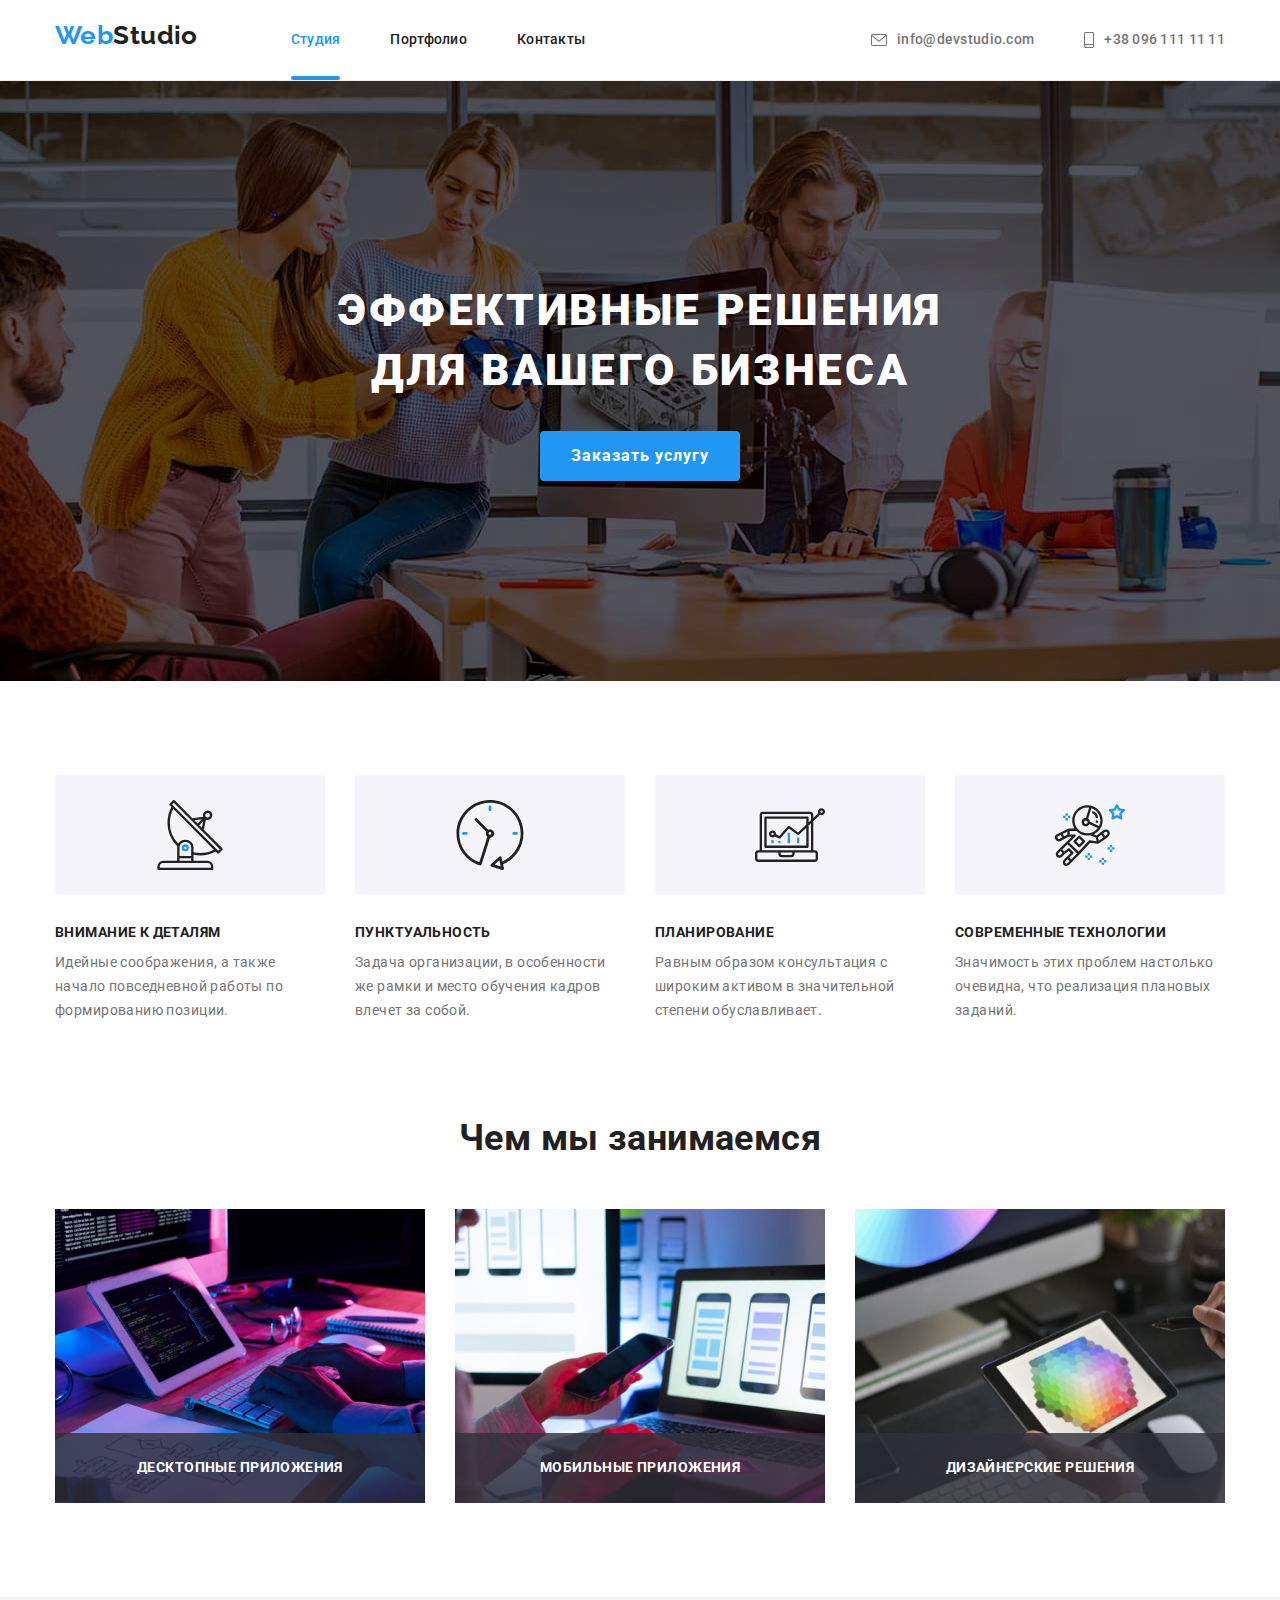
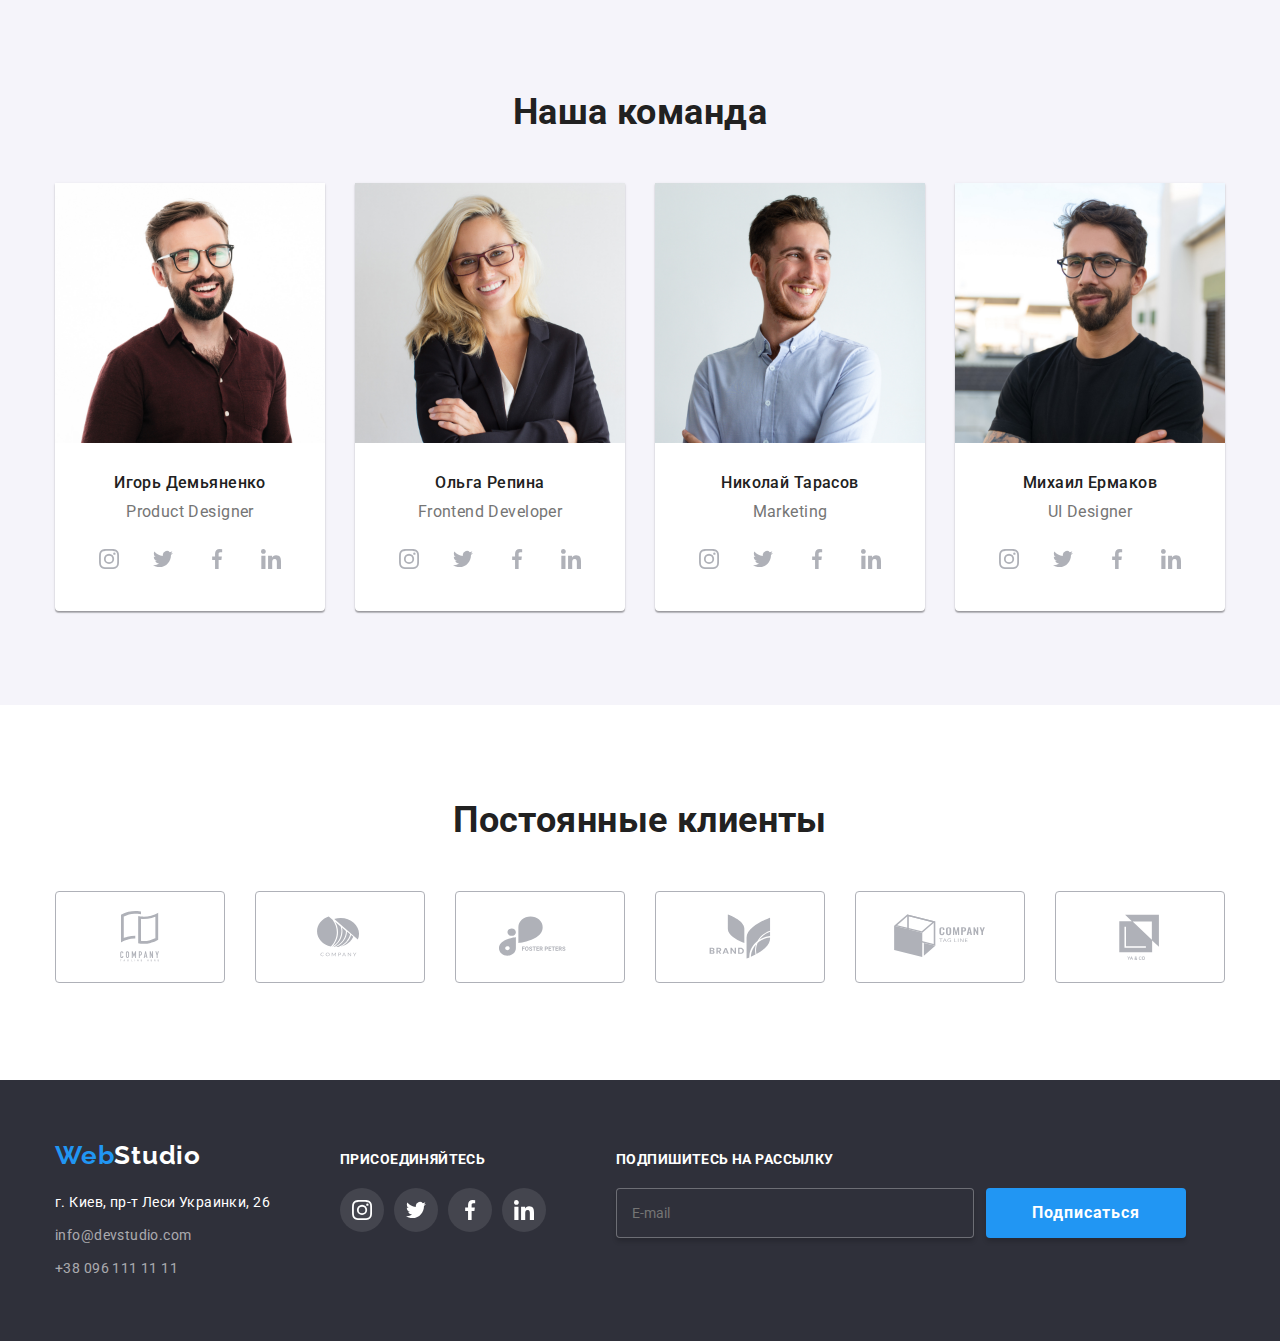
==== index.html @ e8a30d2d "HW6" ====
<!DOCTYPE html>
<html lang="ru">

<head>
    <meta charset="UTF-8">
    <meta http-equiv="X-UA-Compatible" content="IE=edge">
    <meta name="viewport" content="width=device-width, initial-scale=1.0">
    <title>Document</title>
    <link rel="preconnect" href="https://fonts.googleapis.com">
    <link rel="preconnect" href="https://fonts.gstatic.com" crossorigin>
    <link
     href="https://fonts.googleapis.com/css2?family=Montserrat:wght@400;700&family=Raleway:wght@700&family=Roboto:wght@400;500;700;900&display=swap" 
     rel="stylesheet">
    <link rel="stylesheet" href="https://cdnjs.cloudflare.com/ajax/libs/modern-normalize/1.1.0/modern-normalize.min.css">
    <link rel="stylesheet" href="./css/style.css">

</head>

<body>
    <header class="page-header">
            <div class="container leader ">
                <nav>
                    <a href="./index.html" class="logo-header"><span class="logo-first-part">Web</span>Studio</a>
                    <ul class="site-nav list">
                        <li class="header-link"><a href="" class="link current">Студия</a></li>
                        <li class="header-link"><a href="./portfolio.html" class="link">Портфолио</a></li>
                        <li class="header-link"><a href="" class="link">Контакты</a></li>
                    </ul>
                </nav>
                <ul class="auth-nav list">
                    <li class="auth-link"><a href="mailto:info@devstudio.com" class="primary-button"> 
                        <svg class="icon-nav">
                            <use href="./images/symbol-defs.svg#icon-envelope"></use>
                        </svg>info@devstudio.com</a>
                    </li>
                    <li class="auth-link">
                        <a href="tel:+380961111111" class="primary-button"> 
                            <svg class="icon-nav phone">
                                <use href="./images/symbol-defs.svg#icon-smartphone"></use>
                        </svg>+38 096 111 11 11</a>
                    </li>
                </ul>
            </div>
    </header>
    <main>
        <!--Hero-section-->
        <section class="hero-section overlay">
            <div class="container header"> 
                <h1 class="hero-title">Эффективные решения для вашего бизнеса</h1>
                <button type="button" class="secondary-button" data-modal-open>Заказать услугу</button>
                <div class="backdrop is-hidden" data-modal>
                    <div class="modal">
                        <button class="close-button" data-modal-close>
                            <svg class="close">
                                <use href="./images/symbol-defs.svg#icon-close"></use>
                            </svg>
                        </button>
                        <form class="form" action="#" >
                            <h2 class="form-titile">Оставьте свои данные, мы вам перезвоним</h2>
                            <label class="form-label" for="contact-name">Имя</label>
                            <input class="form-input" type="text" id="contact-name" name="contact-name">

                            <label for="contact-tel">Телефон</label>
                            <input type="tel" id="contact-tel" name="contact-tel">

                            <label for="contact-email">Почта</label>
                            <input type="email" id="contact-email" name="contact-email">

                            <label for="comment">Комментарий</label>
                            <textarea name="comment" id="comment" cols="30" rows="10" placeholder="Введите текст"></textarea>

                            <button type="submit">Отправить</button>
                        </form>
                    </div>
                </div>
            </div>
        </section>
        <!--Second section-->
        <section class="main-section points section"> 
                <div  class="container">
                        <h2 hidden class="secondary-title">Особенности</h2>
                        <ul class="list point">
                            <li class="specifics">
                                <div class="features">
                                    <svg class="specific-pic">
                                        <use href="./images/symbol-defs.svg#icon-antenna"></use>
                                    </svg>
                                </div>
                                <h3 class="third-title">Внимание к деталям</h3>
                                <p class="second-item">Идейные соображения, а также начало повседневной работы по формированию позиции.</p>
                            </li>
                            <li class="specifics">
                                <div class="features">
                                    <svg class="specific-pic">
                                        <use href="./images/symbol-defs.svg#icon-clock"></use>
                                    </svg>
                                </div>
                                <h3 class="third-title">Пунктуальность</h3>
                                <p class="second-item">Задача организации, в особенности же рамки и место обучения кадров влечет за собой.</p>
                            </li>
                            <li class="specifics">
                                <div class="features">
                                    <svg class="specific-pic">
                                        <use href="./images/symbol-defs.svg#icon-diagram"></use>
                                    </svg>
                                </div>
                                <h3 class="third-title">Планирование</h3>
                                <p class="second-item">Равным образом консультация с широким активом в значительной степени обуславливает.</p>
                            </li>
                            <li class="specifics">
                                <div class="features">
                                    <svg class="specific-pic">
                                        <use href="./images/symbol-defs.svg#icon-astronaut"></use>
                                    </svg>
                                </div>
                                <h3 class="third-title">Современные технологии</h3>
                                <p class="second-item">Значимость этих проблем настолько очевидна, что реализация плановых заданий.</p>
                            </li>
                        </ul>
                </div>
        </section>
        <!--Third- section-->
        <section class="main-section activity section">
            <div class="container">
                <h2 class="secondary-title">Чем мы занимаемся</h2>
                <ul class="list works">
                    <li class="photos">
                        <div class="action-thumb">
                            <img src="./images/photo1.jpg" alt="Тайпинг на клавиатуре" width="370" height="294">
                            <p class="actions">Десктопные приложения</p>
                        </div>
                    </li>
                    <li class="photos">
                        <div class="action-thumb">
                            <img src="./images/photo2.jpg" alt="Разные виды сайтов для телефонного режима" width="370" height="294">
                            <p class="actions">Мобильные приложения</p>
                        </div>
                    </li>
                    <li class="photos">
                        <div class="action-thumb">
                            <img src="./images/photo3.jpg" alt="Цветовая гамма" width="370" height="294">
                            <p class="actions">Дизайнерские решения</p>
                        </div>
                    </li>
                </ul>
            </div>
        </section>
        <!--List of the team-->
        <section class="fourth-section section">
         <div class="container">
            <h2 class="secondary-title studiia">Наша команда</h2>
            <ul class="team-list list">
                <li class="employee">
                    <img src="./images/photo4.jpg" alt="Фото Игоря Демяненка" width="270" height="260">
                    <div class="profession">
                     <h3 class="third-title">Игорь Демьяненко</h3>
                     <p lang="en">Product Designer</p>
                    </div>
                    <div class="social-box">
                        <ul class="social-sites">
                            <li class="personal-sites">
                                <a href="#" class="personal-link-site">
                                    <svg class="personal-icon-site">
                                        <use href="./images/symbol-defs.svg#icon-instagram"></use>
                                    </svg>
                                </a>
                            </li>
                            <li class="personal-sites">
                                <a href="#" class="personal-link-site">
                                    <svg class="personal-icon-site">
                                        <use href="./images/symbol-defs.svg#icon-twitter"></use>
                                    </svg>
                                </a>
                            </li>
                            <li class="personal-sites">
                                <a href="#" class="personal-link-site">
                                    <svg class="personal-icon-site">
                                        <use href="./images/symbol-defs.svg#icon-facebook"></use>
                                    </svg>
                                </a>
                            </li>
                            <li class="personal-sites">
                                <a href="#" class="personal-link-site">
                                    <svg class="personal-icon-site">
                                        <use href="./images/symbol-defs.svg#icon-linkedin"></use>
                                    </svg>
                                </a>
                            </li>
                        </ul>
                    </div>
                </li>
                <li class="employee">
                    <img src="./images/photo5.jpg" alt="Фото Ольги Репиной" width="270" height="260">
                    <div class="profession">
                        <h3 class="third-title">Ольга Репина</h3>
                        <p lang="en">Frontend Developer</p>
                    </div>
                    <ul class="social-sites">
                        <li class="personal-sites">
                            <a href="#" class="personal-link-site">
                                <svg class="personal-icon-site">
                                    <use href="./images/symbol-defs.svg#icon-instagram"></use>
                                </svg>
                            </a>
                        </li>
                        <li class="personal-sites">
                            <a href="#" class="personal-link-site">
                                <svg class="personal-icon-site">
                                    <use href="./images/symbol-defs.svg#icon-twitter"></use>
                                </svg>
                            </a>
                        </li>
                        <li class="personal-sites">
                            <a href="#" class="personal-link-site">
                                <svg class="personal-icon-site">
                                    <use href="./images/symbol-defs.svg#icon-facebook"></use>
                                </svg>
                            </a>
                        </li>
                        <li class="personal-sites">
                            <a href="#" class="personal-link-site">
                                <svg class="personal-icon-site">
                                    <use href="./images/symbol-defs.svg#icon-linkedin"></use>
                                </svg>
                            </a>
                        </li>
                    </ul>
                </li>
                <li class="employee">
                    <img src="./images/photo6.jpg" alt="Фото Николая Тарасова" width="270" height="260">
                    <div class="profession">
                        <h3 class="third-title">Николай Тарасов</h3>
                        <p lang="en">Marketing</p>
                    </div>
                    <ul class="social-sites">
                        <li class="personal-sites">
                            <a href="#" class="personal-link-site">
                                <svg class="personal-icon-site">
                                    <use href="./images/symbol-defs.svg#icon-instagram"></use>
                                </svg>
                            </a>
                        </li>
                        <li class="personal-sites">
                            <a href="#" class="personal-link-site">
                                <svg class="personal-icon-site">
                                    <use href="./images/symbol-defs.svg#icon-twitter"></use>
                                </svg>
                            </a>
                        </li>
                        <li class="personal-sites">
                            <a href="#" class="personal-link-site">
                                <svg class="personal-icon-site">
                                    <use href="./images/symbol-defs.svg#icon-facebook"></use>
                                </svg>
                            </a>
                        </li>
                        <li class="personal-sites">
                            <a href="#" class="personal-link-site">
                                <svg class="personal-icon-site">
                                    <use href="./images/symbol-defs.svg#icon-linkedin"></use>
                                </svg>
                            </a>
                        </li>
                    </ul>
                </li>
                <li class="employee">
                    <img src="./images/photo7.jpg" alt="Фото Михаила Ермакова" width="270" height="260">
                    <div class="profession">
                        <h3 class="third-title">Михаил Ермаков</h3>
                        <p lang="en">UI Designer</p>
                    </div>
                    <ul class="social-sites">
                        <li  class="personal-sites">
                            <a href="#"  class="personal-link-site">
                                <svg  class="personal-icon-site">
                                    <use href="./images/symbol-defs.svg#icon-instagram"></use>
                                </svg>
                            </a>
                        </li>
                        <li  class="personal-sites">
                            <a href="#"  class="personal-link-site">
                                <svg  class="personal-icon-site">
                                    <use href="./images/symbol-defs.svg#icon-twitter"></use>
                                </svg>
                            </a>
                        </li>
                        <li  class="personal-sites">
                            <a href="#" class="personal-link-site" >
                                <svg  class="personal-icon-site">
                                    <use href="./images/symbol-defs.svg#icon-facebook"></use>
                                </svg>
                            </a>
                        </li>
                        <li  class="personal-sites">
                            <a href="#"  class="personal-link-site">
                                <svg  class="personal-icon-site">
                                    <use href="./images/symbol-defs.svg#icon-linkedin"></use>
                                </svg>
                            </a>
                        </li>
                    </ul>
                </li>
            </ul>
         </div>
        </section>
        <!-- Clients -->
        <section class="section">
            <div class="container">
                <h2 class="secondary-title">Постоянные клиенты</h2>
                <ul class="clients">
                    <li class="icontype">
                        <a href="">
                         <svg class="link-icon">
                            <use href="./images/symbol-defs.svg#icon-Logo-1"></use>
                         </svg>
                        </a>
                    </li>
                    <li class="icontype">
                        <a href="">
                            <svg class="link-icon">
                                <use href="./images/symbol-defs.svg#icon-Logo-2"></use>
                            </svg>
                        </a>
                    </li>
                    <li class="icontype">
                        <a href="">
                            <svg class="link-icon">
                                <use href="./images/symbol-defs.svg#icon-Logo-3"></use>
                            </svg>
                        </a>
                    </li>
                    <li class="icontype">
                        <a href="">
                            <svg class="link-icon">
                                <use href="./images/symbol-defs.svg#icon-Logo-4"></use>
                            </svg>
                        </a>
                    </li>
                    <li class="icontype">
                        <a href="">
                            <svg class="link-icon">
                                <use href="./images/symbol-defs.svg#icon-Logo-5"></use>
                            </svg>
                        </a>
                    </li>
                    <li class="icontype">
                        <a href="">
                            <svg class="link-icon">
                                <use href="./images/symbol-defs.svg#icon-Logo-6"></use>
                            </svg>
                        </a>
                    </li>
                </ul>
            </div>
        </section>
    </main>
    <footer class="page-footer">
        <div class="container basement">
            <div class="footer-div">
                <a href="/" class="logo-footer"><span class="logo-first-part">Web</span>Studio</a>
                <address>
                    <ul class="address list">
                        <li>
                            <p>г. Киев, пр-т Леси Украинки, 26</p>
                        </li>
                        <li><a href="mailto:info@devstudio.com" class="footer-primary-button">info@devstudio.com</a></li>
                        <li><a href="tel:+380961111111" class="footer-primary-button">+38 096 111 11 11</a></li>
                    </ul>
                </address>
            </div>
            <div class="footer-div">
                <p class="joining-paragraph">Присоединяйтесь</p>
                <ul class="social-sites">
                    <li class="footer-sites">
                        <a href="#" class="bottom-symbol">
                            <svg class="sites">
                                <use href="./images/symbol-defs.svg#icon-instagram"></use>
                            </svg>
                        </a>
                    </li>
                    <li class="footer-sites">
                        <a href="#" class="bottom-symbol">
                           <svg class="sites">
                             <use href="./images/symbol-defs.svg#icon-twitter"></use>
                           </svg>
                        </a>
                    </li>
                    <li class="footer-sites">
                        <a href="#" class="bottom-symbol">
                            <svg class="sites">
                                <use href="./images/symbol-defs.svg#icon-facebook"></use>
                            </svg>
                        </a>
                    </li>
                    <li class="footer-sites">
                        <a href="#" class="bottom-symbol">
                            <svg class="sites">
                                <use href="./images/symbol-defs.svg#icon-linkedin"></use>
                            </svg>
                        </a>
                    </li>
                </ul>
            </div>
            <div>
                <form action="#"></form>
                <p class="joining-paragraph">Подпишитесь на рассылку</p>
                <div class="footer-m-l-joining">
                    <label for="mailing-list"></label>
                    <input class="m-l-input" type="email" placeholder="E-mail" id="mailing-list" name="mailing-list">
                    <button type="submit" class="subscribe">Подписаться</button>
                </div>
            </div>
        </div>
    </footer>
    <script src="./js/modal.js"></script>
</body>

</html>
---- css/style.css ----
/* Колір лого  color: #2196F3;*/
/* Колір в  посилань хедері 
color: #2196F3;       color: #757575;*/
/* Бекграунд background: #E5E5E5; background: #2F303A; */
/* Колір h1  color: #FFFFFF; */
/* Колір посилань у футері color: rgba(255, 255, 255, 0.6); */


html {
  box-sizing: border-box;
}

*,
*::before,
*::after {
  box-sizing: inherit;
}

:root {
  --primary-text-color: #757575;
  --title-text-color: #212121;
  --accent-color: #2196F3;
  --main-background-color: #FFFFFF;
  --grey-background-color: #2F303A;
  --button-background-color: #188CE8;
  --secondary-white-background-color: #F5F4FA;
}

body {

  color: var(--primary-text-color);
  background: var(--main-background-color);
  font-family: Roboto, sans-serif;
  font-size: 14px;
  letter-spacing: 0.03em;
  
}

h1,
h2,
h3,
h4,
h5,
h6,
p {
  margin: 0;
  padding: 0;
}

ul {
  list-style: none;
  margin: 0;
  padding: 0;
}

.section {
  padding-top: 94px;
  padding-bottom: 94px;
}

.page-header {
  border-bottom: 1px solid #ECECEC;;
  background: var(--main-background-color);
}

.container {
  width: 1200px;
  padding-left: 15px;
  padding-right: 15px;
  margin-left: auto;
  margin-right: auto;
}

.leader {
  display: flex;
}

nav {
  display: flex;
  align-items: baseline;
} 

.logo-header {
  display: block;
  margin-right: 93px;
  margin-bottom: 25px;

  color: var(--title-text-color);
  font-family: Raleway, sans-serif;
  font-weight: 700;
  font-size: 26px;
  line-height: 1.19;
}

.logo-first-part {
  color: var(--accent-color);
  font-family: Raleway, sans-serif;
  font-weight: 700;
  font-size: 26px;
  line-height: 1.19;
}

.site-nav {
  display: flex;
}

.site-nav .header-link {
  margin-right: 50px;
}

.site-nav .header-link:last-child {
  margin-right: 0;
}

.site-nav .link {
  display: block;
  padding-top: 32px;
  padding-bottom: 32px;
  color: var(--title-text-color);
  font-weight: 500;
  line-height: 1.14;
  letter-spacing: 0.02em;

  /* transition-property: color;
  transition-duration: 250ms;
  transition-timing-function: cubic-bezier(0.4, 0, 0.2, 1); */

  transition: color 250ms cubic-bezier(0.4, 0, 0.2, 1);

}

.site-nav .link.current {
  position: relative;
  color: var(--accent-color);
}

.link:hover,
.link:focus {
  color: var(--accent-color);
  
}

.current::after {
position: absolute;
display: inline-block;
content: " ";
bottom: 0;
left: 0;
Width: 100%;
Height: 4px;
background: #2196F3;
border-radius: 2px;
}

.list,
.list a,
.page-footer a,
.page-header a {
  list-style: none;
  text-decoration: none;
}

.auth-nav {
  display: flex;
  margin-left: auto;
}

.auth-link {
  display: flex;
  align-items: center;
  margin-right: 50px;
  margin-top: 0;
  margin-bottom: 0;
  
}

.auth-link:last-child {
  margin-right: 0;
}

.primary-button {
  display: flex;
  align-items: center;
  color: var(--primary-text-color);
  font-family: inherit;
  font-weight: 500;
  line-height: 1.14;
  letter-spacing: 0.02em;
  padding-top: 32px;
  padding-bottom: 32px ;
  
  transition: color 250ms cubic-bezier(0.4, 0, 0.2, 1);
}

.primary-button:hover,
.primary-button:focus {
  cursor: pointer;
  color: var(--accent-color);
  
  
}


/*Hero section*/

.hero-section {
  padding-top: 200px;
  padding-bottom: 200px;
  text-align: center;
  background: var(--grey-background-color);

}

.overlay {
  max-width: 1600px;
  height: 600px;
  margin-left: auto;
  margin-right: auto;
  background-image: linear-gradient(to right, rgba(0, 0, 0, 0.4), rgba(0, 0, 0, 0.4)),
  url(../images/Img\ \(1\).jpg);
  background-repeat: no-repeat;
  background-position: center;
  background-size: cover;
}

.hero-title {

  margin-bottom: 30px;
  margin-left: auto;
  margin-right: auto;

  color: var(--main-background-color);
  font-weight: 900;
  font-size: 44px;
  line-height: 1.36;
  text-align: center;
  text-transform: uppercase;
  letter-spacing: 0.06em;
  width: 696px;
}

.secondary-button {
  align-items: center;
  text-align: center;
  cursor: pointer;

  color: var(--main-background-color);
  background-color: var(--accent-color);
  font-family: inherit;
  font-weight: 700;
  font-size: 16px;
  line-height: 1.88;
  letter-spacing: 0.06em;
  border: none;
  border-radius: 4px;
  width: 200px;
  height: 50px;
  box-shadow: 0px 4px 4px rgba(0, 0, 0, 0.15);

  transition: color 250ms cubic-bezier(0.4, 0, 0.2, 1),
  background-color 250ms cubic-bezier(0.4, 0, 0.2, 1);

}

.secondary-button:hover{
  color: var(--main-background-color);
  background-color: var(--button-background-color);
  font-family: inherit;
  
}

/*Other sections*/

/* .main-section {
  padding-top: 94px;
  padding-bottom: 94px;
} */

.main-section .third-title {
  font-weight: 700;
  font-size: 14px;
  line-height: 1.14;
  text-transform: uppercase;

}

.third-title {
  color: var(--title-text-color);
  margin-top: 0;
  margin-bottom: 10px;
}

.activity {

  padding-top: 0;
}

.main-section .second-item {
  line-height: 1.71;

}


.main-section .point {
  display: flex;

}

.specifics {
  width: 270px;
  margin-right: 30px;
  margin-left: 0;
}

.specifics:last-child {
  margin-right: 0;
}

.secondary-title {
  color: var(--title-text-color);
  font-weight: 700;
  font-size: 36px;
  line-height: 1.17;
  text-align: center;
  margin-bottom: 50px;
}

.list.works {
  display: flex;

}

img {
  display: block;
  max-width: 100%;
  height: auto;
}

.photos:not(:last-child) {
  margin-right: 30px ;
}

.action-thumb {
  position: relative;
}

.actions {
position: absolute;
bottom: 27px;
left: 0;
right: 0;

font-weight: 700;
line-height: 1.14;
text-align: center;
letter-spacing: 0.03em;
text-transform: uppercase;
color: var(--main-background-color);
}

.action-thumb::before {
  position: absolute;
  display: inline-block;
  content: " ";
  bottom: 0;
  width: 370px;
  height: 70px;

  background: rgba(47, 48, 58, 0.8);
}

/*Fourth section*/

.fourth-section {
  background: var(--secondary-white-background-color);
}

.secondary-title.studiia {
 text-align: center;
 margin-bottom: 50px;

}

.team-list {
  display: flex;
}

/* .team-list .employee {
  box-shadow: 0px 1px 3px rgba(0, 0, 0, 0.12),
  0px 1px 1px rgba(0, 0, 0, 0.14),
  0px 2px 1px rgba(0, 0, 0, 0.2);
  border-radius: 0px 0px 4px 4px;
  
} */

.employee {

  margin-right: 30px;
  background: var(--main-background-color);
  text-align: center;
  box-shadow: 0px 1px 3px rgba(0, 0, 0, 0.12),
  0px 1px 1px rgba(0, 0, 0, 0.14),
  0px 2px 1px rgba(0, 0, 0, 0.2);
  border-radius: 0px 0px 4px 4px;
}

.employee:last-child {
  margin-right: 0;
}

.profession {
 padding-top: 30px;
 padding-bottom: 16px;
/*margin-top: 30px;
margin-bottom: 30px;*/
 text-align: center;
}

.fourth-section .third-title {
  font-weight: 500;
  font-size: 16px;
  line-height: 1.19;
  margin-bottom: 10px;
}

.fourth-section p {
  font-size: 16px;
  line-height: 1.19;
  
}

.social-box {
  padding-bottom: 30px;
  text-align: center;
}

.personal-sites {
  margin-right: 10px;
  width: 44px;
  height: 44px;
  border-radius: 50%;
  cursor: pointer;
  transition: background-color 250ms cubic-bezier(0.4, 0, 0.2, 1);
}

.personal-sites:last-child {
  margin-right: 0;
}

.personal-link-site{
display: flex;
align-items: center;
width: 100%;
height: 100%;
padding: 12px 12px;
transition: fill 250ms cubic-bezier(0.4, 0, 0.2, 1);
}

.personal-link-site:hover .personal-icon-site,
.personal-link-site:focus .personal-icon-site{
  fill: var(--main-background-color);
}

.personal-sites:hover {
  background-color: var(--accent-color);
}

.personal-icon-site {
  width: 20px;
  height: 20px;
  fill: #AFB1B8;
}
/*Footer*/

.page-footer {
  padding-top: 60px;
  padding-bottom: 60px;
  background: var(--grey-background-color);
}

.logo-footer {
  display: inline-block;
  font-weight: 700;
  font-size: 26px;
  line-height: 1.19;
  letter-spacing: 0.03em;
  margin-bottom: 20px;
  
  color: var(--main-background-color);
  font-family: Raleway, sans-serif;
}

address {
  font-style: normal;

}

.address li:not(:last-child){
  margin-bottom: 9px;
}

.address p {
 color: var(--main-background-color);
 line-height: 1.71;
}

.address a { 
  color: rgba(255, 255, 255, 0.6);
  line-height: 1.71;
}

.footer-primaru-button {
  display: flex;
  align-items: center;
  color: var(--primary-text-color);
  font-family: inherit;
  font-weight: 500;
  line-height: 1.14;
  letter-spacing: 0.02em;
}
/*Portfolio*/


.button-portfolio {
  cursor: pointer;

  color: var(--title-text-color);
  background: var(--secondary-white-background-color);
  font-family: inherit;
  font-weight: 500;
  font-size: 16px;
  line-height: 1.62;
  text-align: center;
  border-radius: 4px;
  border: none;
  padding: 6px 22px;
  
  transition: color 250ms cubic-bezier(0.4, 0, 0.2, 1),
  background-color 250ms cubic-bezier(0.4, 0, 0.2, 1);
}

.button-portfolio:hover {
  color: var(--main-background-color);
  background-color: var(--accent-color);
}

.list.portfolio {
  display: flex;
  justify-content: center;
  margin-bottom: 50px;
  margin-left: auto;
  margin-right: auto;

}

.work-list {
  margin-right: 8px;
  border-radius: 4px;

  transition: bow-shadow 250ms cubic-bezier(0.4, 0, 0.2, 1);
}

.work-list:last-child{
  margin-right: 0;
}

.work-list:hover,
.work-list:focus {
  box-shadow: 0px 3px 1px rgba(0, 0, 0, 0.1),
  0px 1px 2px rgba(0, 0, 0, 0.08),
  0px 2px 2px rgba(0, 0, 0, 0.12);
}


.portfolio-examples.list {
  display: flex;
  flex-wrap: wrap;
  list-style: none;
  margin-right: -30px;
  margin-bottom: -30px;

}

.portfolio-item {
  margin-right: 30px;
  margin-bottom: 30px;
  background: #FFFFFF;
  
}

.portfolio-item:nth-child(3n){
  margin-right: 0px;
}

.link-p-i {
  transition: box-shadow 250ms cubic-bezier(0.4, 0, 0.2, 1);
}

.link-p-i:hover {
  display: block;
  box-shadow: 0px 1px 1px rgba(0, 0, 0, 0.12),
  0px 4px 4px rgba(0, 0, 0, 0.06),
  1px 4px 6px rgba(0, 0, 0, 0.16);
}

.names {

  padding-left: 24px;
  padding-right: 24px;
  padding-top: 20px;
  padding-bottom: 20px;
  border-left: 1px solid #EEEEEE;
  border-right: 1px solid #EEEEEE;
  border-bottom: 1px solid #EEEEEE;
}

.portfolio-examples li {
  background: var(--main-background-color);
}

.portfolio-examples .secondary-title {
  font-weight: 700;
  font-size: 18px;
  line-height: 2;
  letter-spacing: 0.06em;
}

.portfolio-examples .ex-names {
  font-size: 16px;
  line-height: 1.88;
}

.portfo-thumb {
  position: relative;
  overflow: hidden;
}

.portfo-general {
  position: absolute;
  top: 0;
  left: 0;
  width: 100%;
  height: 100%;
  background-color: rgba(33, 150, 243, 0.9);;
  opacity: 0; 
  transform: translateY(100%);
  
  transition: transform 250ms cubic-bezier(0.4, 0, 0.2, 1),
  opacity 250ms cubic-bezier(0.4, 0, 0.2, 1);
}

.portfolio-item:hover .portfo-general{
  transform: translateX(0);
  opacity: 1;
}


.suggestion {
  position: absolute;
  top: 63px;
  left: 24px;
  font-weight: 400;
  font-size: 18px;
  line-height: 1.56;
  letter-spacing: 0.03em;

  color: var(--main-background-color);
  opacity: 0;
  transition: opacity 250ms cubic-bezier(0.4, 0, 0.2, 1);
}

.portfolio-item:hover .suggestion {
  opacity: 1;
}

.secondary-title.portfolio {

  font-weight: 700;
  font-size: 18px;
  line-height: 1.17;
  margin-bottom: 4px;
  text-align: left;
  letter-spacing: 0.06em;
  
}


/* Sprite.css  */
/* Header */
.icon-nav {
  margin-right: 10px;
  margin-left: 0;
  margin-top: 0;
  margin-bottom: 0;
  padding: 0;
  width: 16px;
  height: 12px;
  fill: currentColor;
 }

 .phone {
   width: 10px;
   height: 16px;
 }
 /* Hero section */
 .close-button {
    display: flex;
    align-items: center;
    justify-content: center;
    padding: 0;
    width: 30px;
    height: 30px;
    margin-left: 490px;
    margin-top: 8px;
    margin-right: 8px;
    background: var(--main-background-color);
    border: 1px solid rgba(0, 0, 0, 0.1);
    border-radius: 50%;
   
 }

 .close {
  margin: 0;
  padding: 0;
  width: 18px;
  height: 18px;
  fill: #000000;
 }

 /* Second section */
 .features {
   display: flex;
   align-items: center;
   width: 270px;
   height: 120px;
   margin-bottom: 30px;
   border-radius: 4px;
   background: #F5F4FA;
   padding: 25px 100px;
 }

 .specific-pic {
   width: 70px;
   height: 70px;
  }
 
 .specific-pic:last-child {
   margin-right: 0;
  }

 /* Clients */
.clients {
  display: flex;
  padding: 0;
  margin: 0;
  list-style: none;
}

.link-icon {
  width: 170px;
  height: 92px;
  border: 1px solid #AFB1B8;
  border-radius: 4px;
  padding: 16px 32px;
  fill: #AFB1B8;

  
}

a .link-icon {
 transition: border 250ms cubic-bezier(0.4, 0, 0.2, 1),
 border-radius 250ms cubic-bezier(0.4, 0, 0.2, 1);
}

.link-icon:hover,
.link-icon:focus {
  fill: var(--accent-color);
  border: 1px solid var(--accent-color);
  border-radius: 4px;
}


.icontype {
  margin-right: 30px;
  fill: #AFB1B8;
}

.icontype:last-child {
  margin-right: 0;
}

/* Footer */

.basement {
  display: flex;
  align-items: baseline;
}

.footer-div {
  margin-right: 70px;
}

.footer-div:last-child {
  margin-right: 0;
}

.joining-paragraph {
color: var(--main-background-color);
font-weight: 700;
line-height: 1.14;
text-transform: uppercase;
margin-bottom: 20px;

}

.social-sites {
  display: flex;
  justify-content: center;
  padding: 0;
  margin: 0;
  list-style: none;
}

.footer-sites {
  margin-right: 10px;
  width: 44px;
  height: 44px;
  border-radius: 50%;
  background: rgba(255, 255, 255, 0.1);
  cursor: pointer;

  transition: background-color 250ms cubic-bezier(0.4, 0, 0.2, 1);
}

.footer-sites:hover,
.footer-sites:focus {
  background-color: var(--accent-color);
  
}

.footer-sites:last-child {
 margin: 0;
}

.bottom-symbol {
  display: flex;
  align-items: center;
  width: 100%;
  height: 100%;
  padding: 12px 12px;
}

.sites {
  width: 20px;
  height: 20px;
  fill: var(--main-background-color);
} 


.footer-m-l-joining {
  display: flex;
}

.m-l-input {
  width: 358px;
  height: 50px;
  padding-left: 15px;
  margin-right: 12px;
  background-color: var(--grey-background-color);
  border: 1px solid rgba(255, 255, 255, 0.3);
  box-shadow: 0px 4px 4px rgb(0 0 0 / 15%);;
  border-radius: 4px;
/* 
  font-size: 16px;
  line-height: 20px;
  display: flex;
  align-items: center;
  letter-spacing: 0.03em;
  color: rgba(255, 255, 255, 0.6); */
}

.subscribe {
  display: flex;
  align-items: center;
  justify-content: center;
  padding: 10px 29px;
  text-align: center; 
  font-family: inherit;
  font-weight: 700;
  font-size: 16px;
  line-height: 1.88;
  letter-spacing: 0.06em;
  color: #FFFFFF;
  width: 200px;
  height: 50px;
  background: #2196F3;
  box-shadow: 0px 4px 4px rgba(0, 0, 0, 0.15);
  border: none;
  border-radius: 4px;
  cursor: pointer;
}
 
/* Backdrop */
.backdrop {
  position: fixed;
  top: 0;
  left: 0;
  width: 100%;
  height: 100%;
  background: rgba(0, 0, 0, 0.2);
  opacity: 1;

  z-index: 2;
  transition: opacity 250ms cubic-bezier(0.4, 0, 0.2, 1);
}

.backdrop.is-hidden {
  opacity: 0;
  pointer-events: none;
 
}


.modal {
  position: absolute;
  top: 50%;
  left: 50%;
  

  min-width: 528px;
  min-height: 581px;
  background: #FFFFFF;
  box-shadow: 0px 1px 3px rgba(0, 0, 0, 0.12),
  0px 1px 1px rgba(0, 0, 0, 0.14),
  0px 2px 1px rgba(0, 0, 0, 0.2);
  border-radius: 4px;

  
  transform: translate(-50%, -50%) scale(1);
  transition: transform 250ms cubic-bezier(0.4, 0, 0.2, 1);
}


.backdrop.is-hidden .modal {
  transform: translate(50%, 50%);
}
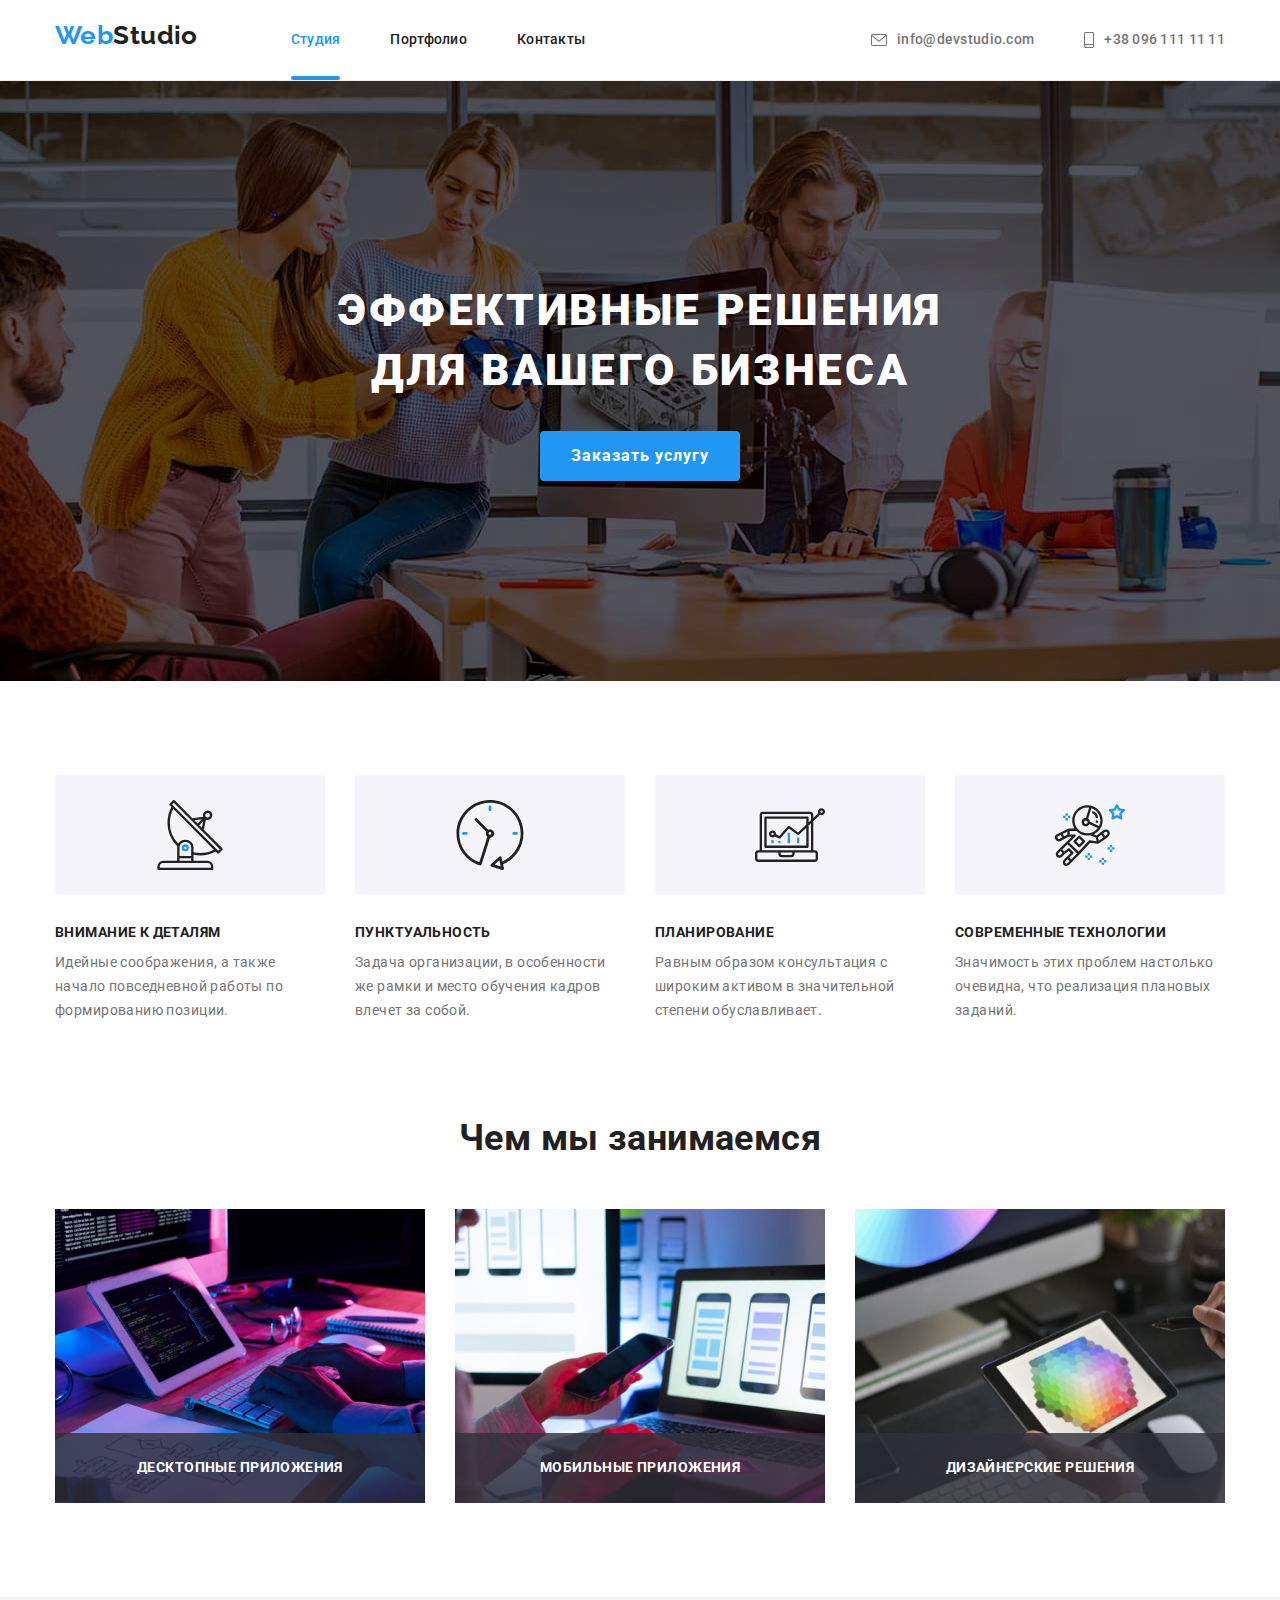
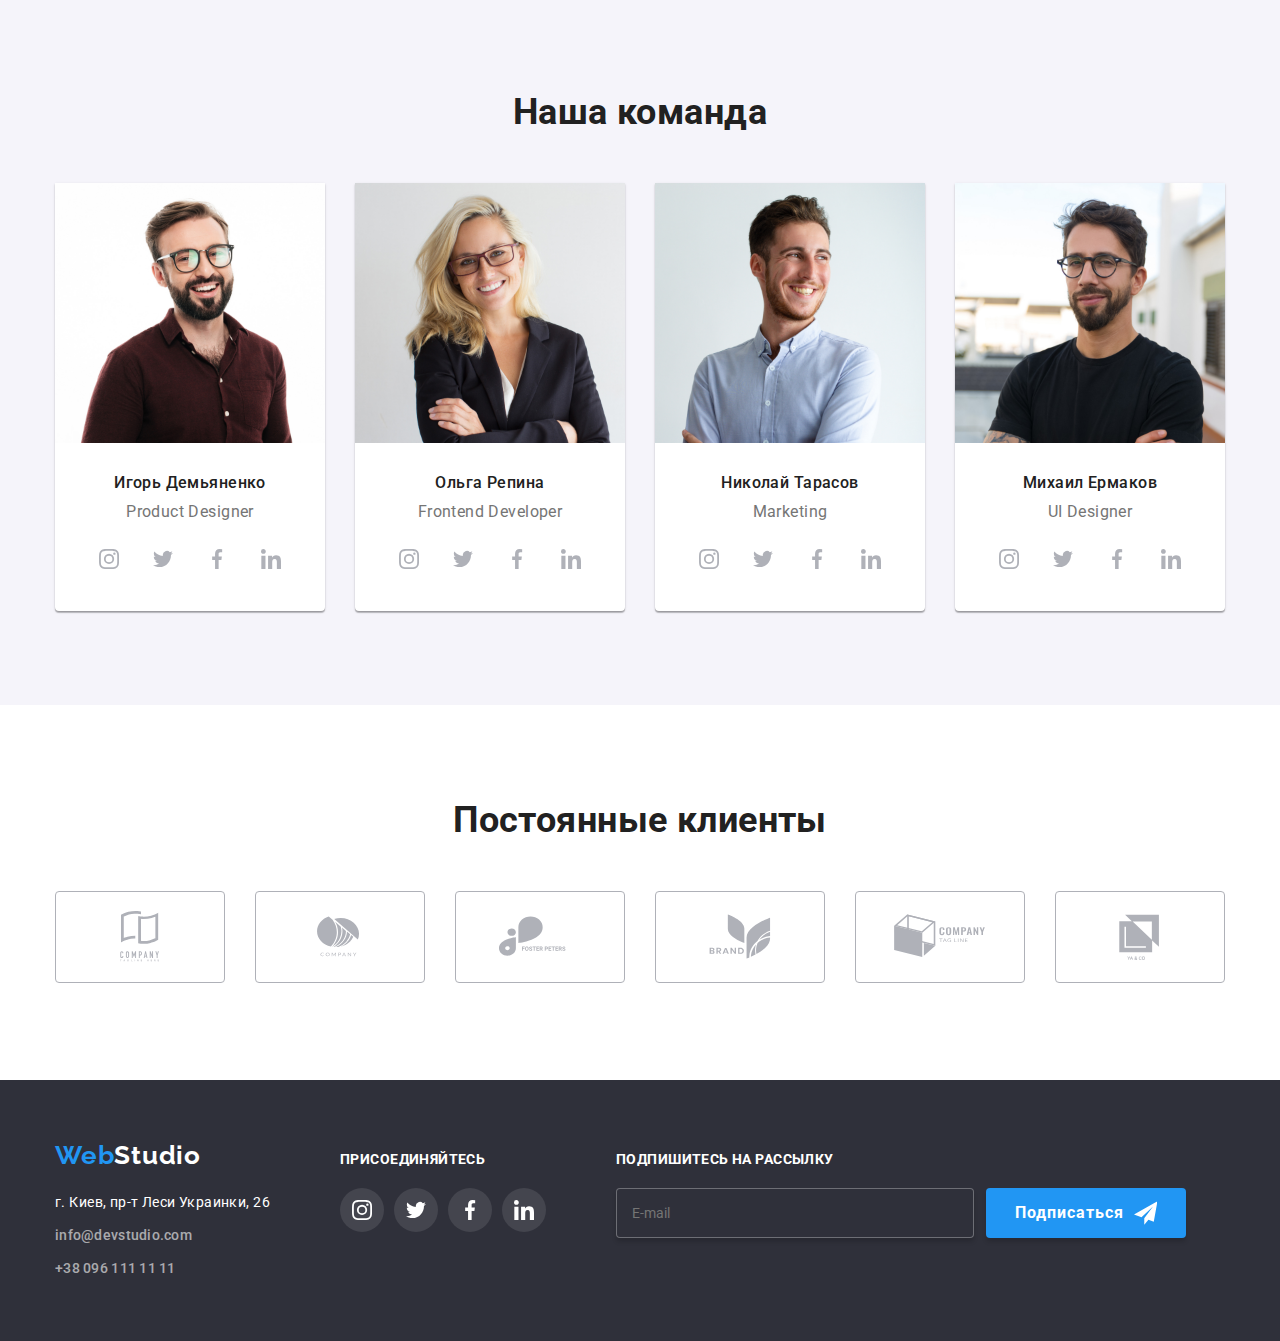
==== commit 0a52e71d: "HT 7" ====
--- a/index.html
+++ b/index.html
@@ -56,20 +56,55 @@
                             </svg>
                         </button>
                         <form class="form" action="#" >
-                            <h2 class="form-titile">Оставьте свои данные, мы вам перезвоним</h2>
-                            <label class="form-label" for="contact-name">Имя</label>
-                            <input class="form-input" type="text" id="contact-name" name="contact-name">
-
-                            <label for="contact-tel">Телефон</label>
-                            <input type="tel" id="contact-tel" name="contact-tel">
-
-                            <label for="contact-email">Почта</label>
-                            <input type="email" id="contact-email" name="contact-email">
-
-                            <label for="comment">Комментарий</label>
-                            <textarea name="comment" id="comment" cols="30" rows="10" placeholder="Введите текст"></textarea>
-
-                            <button type="submit">Отправить</button>
+                            <h2 class="form-title">Оставьте свои данные, мы вам перезвоним</h2>
+                            <div class="form-box">
+                               <label class="form-label" for="contact-name">Имя</label>
+                               <div class="form-input-area">
+                                    <input class="form-input" type="text" id="contact-name" name="contact-name" required>
+                                    <svg class="form-icon">
+                                        <use href="./images/symbol-defs.svg#icon-person-black"></use>
+                                    </svg>
+                               </div>
+                            </div>
+
+                            <div class="form-box">
+                                <label class="form-label" for="contact-tel">Телефон</label>
+                                <div class="form-input-area">
+                                    <input class="form-input" type="tel" id="contact-tel" name="contact-tel" required>
+                                    <svg class="form-icon">
+                                        <use href="./images/symbol-defs.svg#icon-phone-black"></use>
+                                    </svg>
+                                </div>
+                            </div>
+
+                            <div class="form-box">
+                                <label class="form-label" for="contact-email">Почта</label>
+                                <div class="form-input-area">
+                                    <input class="form-input" type="email" id="contact-email" name="contact-email" required>
+                                    <svg class="form-icon">
+                                        <use href="./images/symbol-defs.svg#icon-email-black"></use>
+                                    </svg>
+                                </div>
+                            </div>
+
+                            <div class="form-box">
+                                <label class="form-label" for="comment">Комментарий</label>
+                                <textarea class="form-textarea" name="comment" id="comment" cols="30" rows="10" placeholder="Введите текст"></textarea>
+                            </div>
+
+                            <div class="policy">
+                                <label class="checkbox-label">
+                                    <input class="checkbox-input" type="checkbox" name="checkbox" >
+                                    <span class="checkbox-icon">
+                                        <svg class="ch-icon"><use href="./images/symbol-defs.svg#icon-Vector"></use></svg>
+                                    </span> 
+                                    <span class="checkbox-icon2"> <svg class="ch-icon2"><use href="./images/symbol-defs.svg#icon-check"></use></svg></span>
+                                    Соглашаюсь с рассылкой и принимаю 
+                                    <a href="#" class="contract">Условия договора</a>
+                                </label>
+                            </div>
+
+                            <button class="form-button" type="submit">Отправить</button>
                         </form>
                     </div>
                 </div>
@@ -401,13 +436,17 @@
                     </li>
                 </ul>
             </div>
-            <div>
+            <div  class="footer-div">
                 <form action="#"></form>
                 <p class="joining-paragraph">Подпишитесь на рассылку</p>
                 <div class="footer-m-l-joining">
                     <label for="mailing-list"></label>
                     <input class="m-l-input" type="email" placeholder="E-mail" id="mailing-list" name="mailing-list">
-                    <button type="submit" class="subscribe">Подписаться</button>
+                    <button type="submit" class="subscribe">Подписаться
+                         <svg class="icon-submit">
+                             <use href="./images/symbol-defs.svg#icon-send"></use>
+                         </svg>
+                        </button>
                 </div>
             </div>
         </div>
--- a/css/style.css
+++ b/css/style.css
@@ -269,6 +269,199 @@
   
 }
 
+.form {
+  width: 448px;
+  margin-left: 40px;
+  margin-right: 40px;
+}
+
+.form-box {
+  flex-direction: column;
+  display: flex;
+  text-align: start;
+  margin-bottom: 10px;
+}
+
+.form-title {
+  font-weight: 700;
+  font-size: 20px;
+  line-height: 1.15;
+  text-align: center;
+  letter-spacing: 0.03em;
+  margin-bottom: 12px;
+  
+  color: var(--title-text-color);
+}
+
+.form-label {
+  margin-bottom: 4px;
+  font-weight: 400;
+  font-size: 12px;
+  line-height: 1.16;
+  letter-spacing: 0.01em;
+  color: #757575;
+} 
+
+.form-input {
+  width: 100%;
+  height: 40px;
+  border: 1px solid rgba(33, 33, 33, 0.2);
+  border-radius: 4px;
+  margin: 0;
+  padding: 12px 12px 12px 42px;
+  cursor: pointer;
+  outline: none;
+
+  transition: border 250ms cubic-bezier(0.4, 0, 0.2, 1),
+  border-radius 250ms cubic-bezier(0.4, 0, 0.2, 1);
+}
+
+.form-input-area {
+  position: relative;
+}
+
+.form-input:hover,
+.form-input:focus {
+  border: 1px solid #2196F3;
+  border-radius: 4px;
+}
+
+.form-icon {
+  position: absolute;
+  left: 12px;
+  top: 50%;
+  transform: translateY(-50%);
+  margin: 0;
+  padding: 0;
+  width: 12px;
+  height: 12px;
+  fill: var(--title-text-color);
+  cursor: pointer;
+  /* transition: fill 250ms cubic-bezier(0.4, 0, 0.2, 1); */
+}
+
+.form-input:hover + .form-icon,
+.form-input:focus + .form-icon {
+  fill: var(--accent-color);
+}
+
+.form-textarea {
+  resize: none;
+  width: 100%;
+  height: 120px;
+  border: 1px solid rgba(33, 33, 33, 0.2);
+  border-radius: 4px;
+  margin-bottom: 20px;
+  margin-top: 4px;
+  padding: 12px 16px;
+  outline: none;
+  transition: border 250ms cubic-bezier(0.4, 0, 0.2, 1);
+}
+
+.form-textarea:hover,
+.form-textarea:focus {
+  border: 1px solid #2196F3;
+  cursor: pointer;
+}
+
+.form-button {
+  width: 200px;
+  height: 50px;
+  margin: 0;
+  padding: 0;
+  font-weight: 700;
+  font-size: 16px;
+  line-height: 1.88;
+  text-align: center;
+  letter-spacing: 0.06em;
+  color: #FFFFFF;
+  background: #2196F3;
+  box-shadow: 0px 4px 4px rgba(0, 0, 0, 0.15);
+  border-radius: 4px;
+  border: none;
+  cursor: pointer;
+}
+
+.policy {
+  flex-direction: row;
+  align-items: center;
+  margin-bottom: 30px;
+}
+
+.checkbox-label {
+  position: relative;
+  display: inline-block;
+  margin-left: 13px;
+  font-weight: 400;
+  font-size: 14px;
+  line-height: 1.71;
+  letter-spacing: 0.03em;
+  color: #757575;
+} 
+
+.checkbox-input {
+  -webkit-appearance: none;
+  -moz-appearance: none;
+  appearance: none;
+
+  position: absolute;
+}
+
+.checkbox-icon {
+  display: inline-block;
+  margin-right: 7px;
+  width: 16px;
+  height: 15px;
+} 
+
+
+.ch-icon {
+  width: 16px;
+  height: 15px;
+}
+
+.checkbox-icon2 {
+  display: none;
+  margin-right: 7px;
+  width: 16px;
+  height: 15px;
+}
+
+.ch-icon2 {
+  background-color: var(--accent-color);
+  width: 16px;
+  height: 15px;
+}
+
+.checkbox-input:checked ~ .checkbox-icon {
+  display: none;
+}
+
+.checkbox-input:checked ~ .checkbox-icon2 {
+  display: inline-block;
+}
+
+/* .visually-hidden {
+position: absolute;
+width: 1px;
+height: 1px;
+margin: -1px;
+border: 0;
+padding: 0;
+white-space: nowrap;
+clip-path: inset(100%);
+clip: rect(0 0 0 0);
+overflow: hidden;
+} 
+*/
+
+.contract {
+  margin-left: 4px;
+  text-decoration-line: underline;
+  color: #2196F3;
+} 
+
+
 /*Other sections*/
 
 /* .main-section {
@@ -509,7 +702,7 @@
   line-height: 1.71;
 }
 
-.footer-primaru-button {
+.footer-primary-button {
   display: flex;
   align-items: center;
   color: var(--primary-text-color);
@@ -518,6 +711,9 @@
   line-height: 1.14;
   letter-spacing: 0.02em;
 }
+
+
+
 /*Portfolio*/
 
 
@@ -715,7 +911,11 @@
     margin-right: 8px;
     background: var(--main-background-color);
     border: 1px solid rgba(0, 0, 0, 0.1);
-    border-radius: 50%;
+    border-radius: 50%; 
+    cursor: pointer;
+ }
+ .close:hover {
+   fill:  #2196F3;
    
  }
 
@@ -870,6 +1070,9 @@
   border: 1px solid rgba(255, 255, 255, 0.3);
   box-shadow: 0px 4px 4px rgb(0 0 0 / 15%);;
   border-radius: 4px;
+  outline: none;
+
+  
 /* 
   font-size: 16px;
   line-height: 20px;
@@ -877,6 +1080,13 @@
   align-items: center;
   letter-spacing: 0.03em;
   color: rgba(255, 255, 255, 0.6); */
+}
+
+.icon-submit {
+  margin-left: 10px;
+  width: 24px;
+  height: 24px;
+  fill: var(--main-background-color);
 }
 
 .subscribe {
@@ -898,6 +1108,7 @@
   border: none;
   border-radius: 4px;
   cursor: pointer;
+  outline: none;
 }
  
 /* Backdrop */
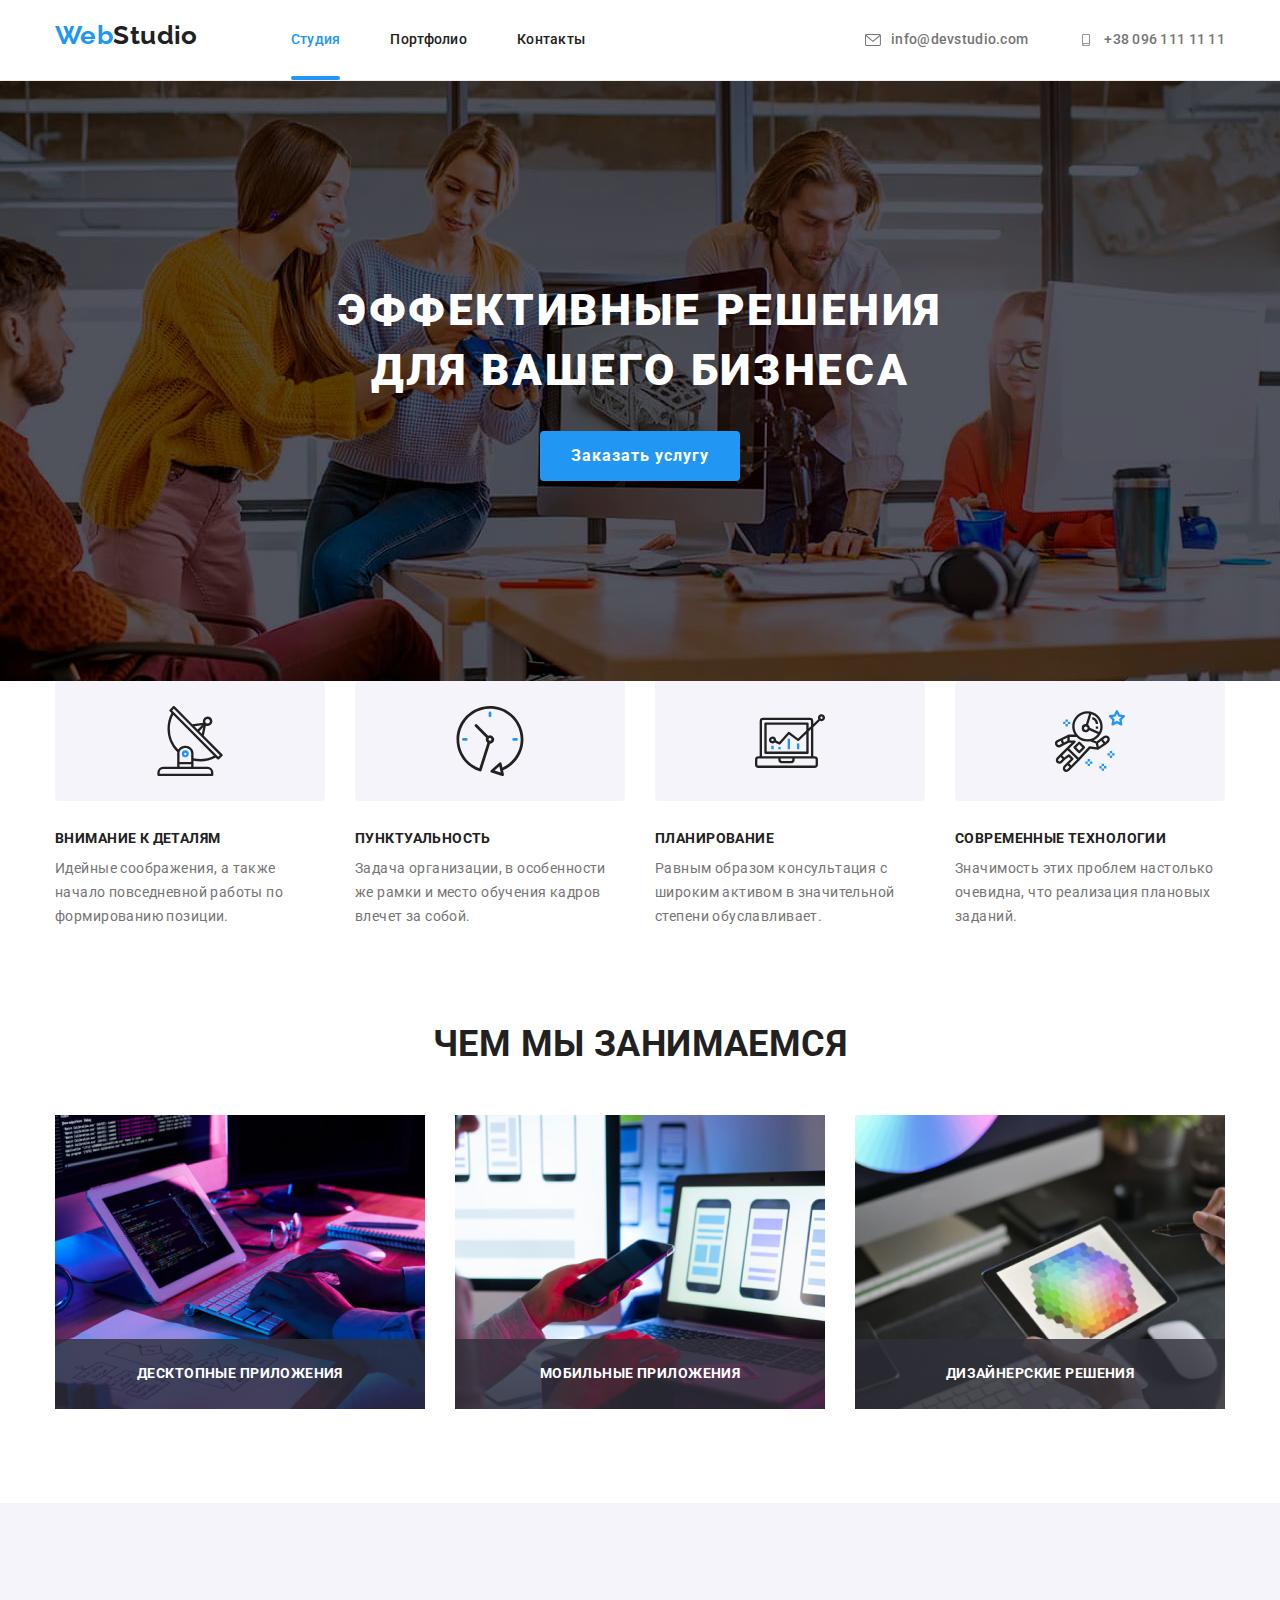
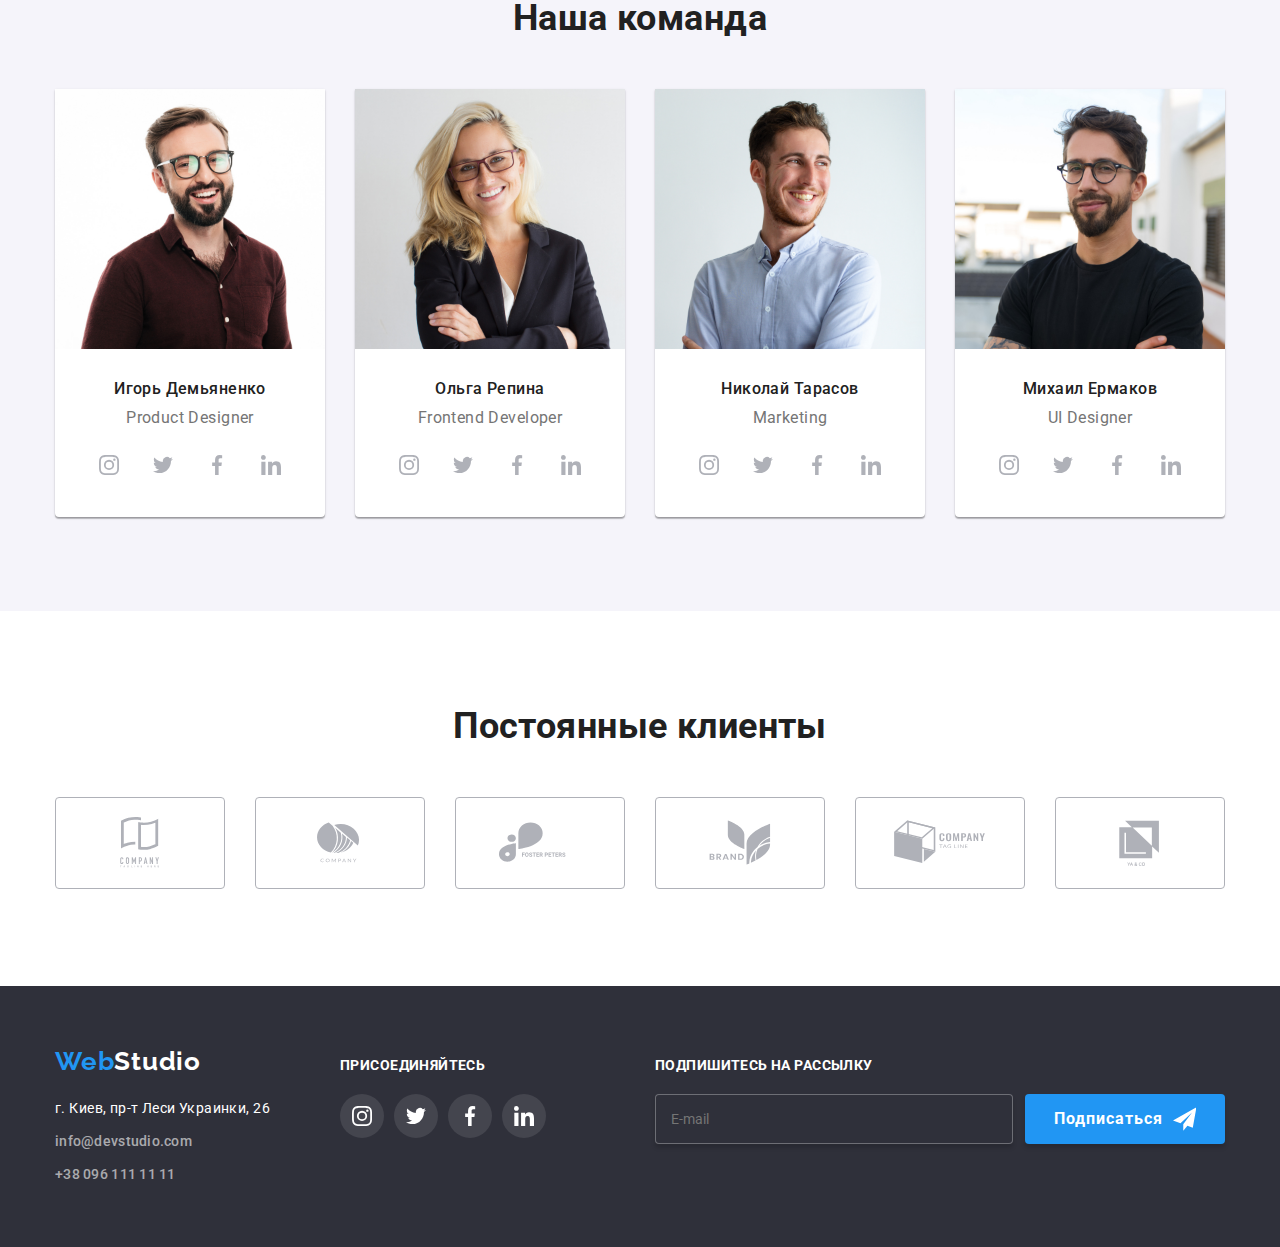
==== commit c0075b22: "Correction ht 6" ====
--- a/index.html
+++ b/index.html
@@ -21,21 +21,21 @@
             <div class="container leader ">
                 <nav>
                     <a href="./index.html" class="logo-header"><span class="logo-first-part">Web</span>Studio</a>
-                    <ul class="site-nav list">
-                        <li class="header-link"><a href="" class="link current">Студия</a></li>
-                        <li class="header-link"><a href="./portfolio.html" class="link">Портфолио</a></li>
-                        <li class="header-link"><a href="" class="link">Контакты</a></li>
+                    <ul class="site-nav">
+                        <li class="site-nav__list"><a href="" class="site-nav__link current">Студия</a></li>
+                        <li class="site-nav__list"><a href="./portfolio.html" class="site-nav__link">Портфолио</a></li>
+                        <li class="site-nav__list"><a href="" class="site-nav__link">Контакты</a></li>
                     </ul>
                 </nav>
-                <ul class="auth-nav list">
-                    <li class="auth-link"><a href="mailto:info@devstudio.com" class="primary-button"> 
-                        <svg class="icon-nav">
+                <ul class="auth-nav">
+                    <li class="auth-nav__list"><a href="mailto:info@devstudio.com" class="page-header__button"> 
+                        <svg class="auth-nav__icon">
                             <use href="./images/symbol-defs.svg#icon-envelope"></use>
                         </svg>info@devstudio.com</a>
                     </li>
-                    <li class="auth-link">
-                        <a href="tel:+380961111111" class="primary-button"> 
-                            <svg class="icon-nav phone">
+                    <li class="auth-nav__list">
+                        <a href="tel:+380961111111" class="page-header__button"> 
+                            <svg class="auth-nav__icon .auth-nav__icon--shape">
                                 <use href="./images/symbol-defs.svg#icon-smartphone"></use>
                         </svg>+38 096 111 11 11</a>
                     </li>
@@ -45,9 +45,9 @@
     <main>
         <!--Hero-section-->
         <section class="hero-section overlay">
-            <div class="container header"> 
-                <h1 class="hero-title">Эффективные решения для вашего бизнеса</h1>
-                <button type="button" class="secondary-button" data-modal-open>Заказать услугу</button>
+            <div class="container"> 
+                <h1 class="hero-section__title">Эффективные решения для вашего бизнеса</h1>
+                <button type="button" class="hero-section__button" data-modal-open>Заказать услугу</button>
                 <div class="backdrop is-hidden" data-modal>
                     <div class="modal">
                         <button class="close-button" data-modal-close>
@@ -56,10 +56,10 @@
                             </svg>
                         </button>
                         <form class="form" action="#" >
-                            <h2 class="form-title">Оставьте свои данные, мы вам перезвоним</h2>
+                            <p class="form-title">Оставьте свои данные, мы вам перезвоним</p>
                             <div class="form-box">
                                <label class="form-label" for="contact-name">Имя</label>
-                               <div class="form-input-area">
+                               <div class="form-input__position ">
                                     <input class="form-input" type="text" id="contact-name" name="contact-name" required>
                                     <svg class="form-icon">
                                         <use href="./images/symbol-defs.svg#icon-person-black"></use>
@@ -69,7 +69,7 @@
 
                             <div class="form-box">
                                 <label class="form-label" for="contact-tel">Телефон</label>
-                                <div class="form-input-area">
+                                <div class="form-input__position ">
                                     <input class="form-input" type="tel" id="contact-tel" name="contact-tel" required>
                                     <svg class="form-icon">
                                         <use href="./images/symbol-defs.svg#icon-phone-black"></use>
@@ -79,7 +79,7 @@
 
                             <div class="form-box">
                                 <label class="form-label" for="contact-email">Почта</label>
-                                <div class="form-input-area">
+                                <div class="form-input__position ">
                                     <input class="form-input" type="email" id="contact-email" name="contact-email" required>
                                     <svg class="form-icon">
                                         <use href="./images/symbol-defs.svg#icon-email-black"></use>
@@ -92,15 +92,15 @@
                                 <textarea class="form-textarea" name="comment" id="comment" cols="30" rows="10" placeholder="Введите текст"></textarea>
                             </div>
 
-                            <div class="policy">
+                            <div class="checkbox">
                                 <label class="checkbox-label">
                                     <input class="checkbox-input" type="checkbox" name="checkbox" >
-                                    <span class="checkbox-icon">
-                                        <svg class="ch-icon"><use href="./images/symbol-defs.svg#icon-Vector"></use></svg>
+                                    <span class="checkbox-icon__main">
+                                        <svg class="checkbox-icon__first"><use href="./images/symbol-defs.svg#icon-Vector"></use></svg>
                                     </span> 
-                                    <span class="checkbox-icon2"> <svg class="ch-icon2"><use href="./images/symbol-defs.svg#icon-check"></use></svg></span>
+                                    <span class="checkbox-icon__replaced"> <svg class="checkbox-icon__second"><use href="./images/symbol-defs.svg#icon-check"></use></svg></span>
                                     Соглашаюсь с рассылкой и принимаю 
-                                    <a href="#" class="contract">Условия договора</a>
+                                    <a href="#" class="checkbox__contract">Условия договора</a>
                                 </label>
                             </div>
 
@@ -155,33 +155,33 @@
                 </div>
         </section>
         <!--Third- section-->
-        <section class="main-section activity section">
+        <section class="third-section">
             <div class="container">
-                <h2 class="secondary-title">Чем мы занимаемся</h2>
-                <ul class="list works">
-                    <li class="photos">
-                        <div class="action-thumb">
+                <h2 class="third-section__title">Чем мы занимаемся</h2>
+                <ul class="third-section__list">
+                    <li class="third-section__photos">
+                        <div class="third-section__thumb">
                             <img src="./images/photo1.jpg" alt="Тайпинг на клавиатуре" width="370" height="294">
-                            <p class="actions">Десктопные приложения</p>
+                            <p class="third-section__actions">Десктопные приложения</p>
                         </div>
                     </li>
-                    <li class="photos">
-                        <div class="action-thumb">
+                    <li class="third-section__photos">
+                        <div class="third-section__thumb">
                             <img src="./images/photo2.jpg" alt="Разные виды сайтов для телефонного режима" width="370" height="294">
-                            <p class="actions">Мобильные приложения</p>
+                            <p class="third-section__actions">Мобильные приложения</p>
                         </div>
                     </li>
-                    <li class="photos">
-                        <div class="action-thumb">
+                    <li class="third-section__photos">
+                        <div class="third-section__thumb">
                             <img src="./images/photo3.jpg" alt="Цветовая гамма" width="370" height="294">
-                            <p class="actions">Дизайнерские решения</p>
+                            <p class="third-section__actions">Дизайнерские решения</p>
                         </div>
                     </li>
                 </ul>
             </div>
         </section>
         <!--List of the team-->
-        <section class="fourth-section section">
+        <section class="fourth-section">
          <div class="container">
             <h2 class="secondary-title studiia">Наша команда</h2>
             <ul class="team-list list">
@@ -339,7 +339,7 @@
          </div>
         </section>
         <!-- Clients -->
-        <section class="section">
+        <section class="fifth-section">
             <div class="container">
                 <h2 class="secondary-title">Постоянные клиенты</h2>
                 <ul class="clients">
@@ -436,7 +436,7 @@
                     </li>
                 </ul>
             </div>
-            <div  class="footer-div">
+            <div  class="footer-subscribe">
                 <form action="#"></form>
                 <p class="joining-paragraph">Подпишитесь на рассылку</p>
                 <div class="footer-m-l-joining">
--- a/css/style.css
+++ b/css/style.css
@@ -53,11 +53,6 @@
   padding: 0;
 }
 
-.section {
-  padding-top: 94px;
-  padding-bottom: 94px;
-}
-
 .page-header {
   border-bottom: 1px solid #ECECEC;;
   background: var(--main-background-color);
@@ -90,6 +85,8 @@
   font-weight: 700;
   font-size: 26px;
   line-height: 1.19;
+  list-style: none;
+  text-decoration: none;
 }
 
 .logo-first-part {
@@ -104,15 +101,17 @@
   display: flex;
 }
 
-.site-nav .header-link {
+.site-nav__list {
   margin-right: 50px;
-}
-
-.site-nav .header-link:last-child {
+  list-style: none;
+  text-decoration: none;
+}
+
+.site-nav__list:last-child {
   margin-right: 0;
 }
 
-.site-nav .link {
+.site-nav__link {
   display: block;
   padding-top: 32px;
   padding-bottom: 32px;
@@ -120,6 +119,8 @@
   font-weight: 500;
   line-height: 1.14;
   letter-spacing: 0.02em;
+  list-style: none;
+  text-decoration: none;
 
   /* transition-property: color;
   transition-duration: 250ms;
@@ -129,13 +130,13 @@
 
 }
 
-.site-nav .link.current {
+.site-nav__link.current {
   position: relative;
   color: var(--accent-color);
 }
 
-.link:hover,
-.link:focus {
+.site-nav__link:hover,
+.site-nav__link:focus {
   color: var(--accent-color);
   
 }
@@ -152,33 +153,29 @@
 border-radius: 2px;
 }
 
-.list,
-.list a,
-.page-footer a,
-.page-header a {
-  list-style: none;
-  text-decoration: none;
-}
 
 .auth-nav {
   display: flex;
   margin-left: auto;
-}
-
-.auth-link {
+
+}
+
+.auth-nav__list {
   display: flex;
   align-items: center;
   margin-right: 50px;
   margin-top: 0;
   margin-bottom: 0;
-  
-}
-
-.auth-link:last-child {
+  list-style: none;
+  text-decoration: none;
+  
+}
+
+.auth-nav__list:last-child {
   margin-right: 0;
 }
 
-.primary-button {
+.page-header__button {
   display: flex;
   align-items: center;
   color: var(--primary-text-color);
@@ -188,18 +185,37 @@
   letter-spacing: 0.02em;
   padding-top: 32px;
   padding-bottom: 32px ;
+  list-style: none;
+  text-decoration: none;
   
   transition: color 250ms cubic-bezier(0.4, 0, 0.2, 1);
 }
 
-.primary-button:hover,
-.primary-button:focus {
+.page-header__button:hover,
+.page-header__button:focus {
   cursor: pointer;
   color: var(--accent-color);
   
   
 }
 
+/* Sprite */
+
+.auth-nav__icon {
+  margin-right: 10px;
+  margin-left: 0;
+  margin-top: 0;
+  margin-bottom: 0;
+  padding: 0;
+  width: 16px;
+  height: 12px;
+  fill: currentColor;
+}
+
+.auth-nav__icon--shape {
+  width: 10px;
+  height: 16px;
+}
 
 /*Hero section*/
 
@@ -223,7 +239,7 @@
   background-size: cover;
 }
 
-.hero-title {
+.hero-section__title {
 
   margin-bottom: 30px;
   margin-left: auto;
@@ -239,7 +255,7 @@
   width: 696px;
 }
 
-.secondary-button {
+.hero-section__button {
   align-items: center;
   text-align: center;
   cursor: pointer;
@@ -262,18 +278,13 @@
 
 }
 
-.secondary-button:hover{
+.hero-section__button:hover{
   color: var(--main-background-color);
   background-color: var(--button-background-color);
   font-family: inherit;
   
 }
 
-.form {
-  width: 448px;
-  margin-left: 40px;
-  margin-right: 40px;
-}
 
 .form-box {
   flex-direction: column;
@@ -316,7 +327,7 @@
   border-radius 250ms cubic-bezier(0.4, 0, 0.2, 1);
 }
 
-.form-input-area {
+.form-input__position {
   position: relative;
 }
 
@@ -333,8 +344,8 @@
   transform: translateY(-50%);
   margin: 0;
   padding: 0;
-  width: 12px;
-  height: 12px;
+  width: 18px;
+  height: 18px;
   fill: var(--title-text-color);
   cursor: pointer;
   /* transition: fill 250ms cubic-bezier(0.4, 0, 0.2, 1); */
@@ -382,7 +393,7 @@
   cursor: pointer;
 }
 
-.policy {
+.checkbox {
   flex-direction: row;
   align-items: center;
   margin-bottom: 30px;
@@ -390,7 +401,8 @@
 
 .checkbox-label {
   position: relative;
-  display: inline-block;
+  display: flex;
+  align-items: center;
   margin-left: 13px;
   font-weight: 400;
   font-size: 14px;
@@ -407,38 +419,47 @@
   position: absolute;
 }
 
-.checkbox-icon {
-  display: inline-block;
+.checkbox-icon__main{
+  display: flex;
+  align-items: center;
   margin-right: 7px;
   width: 16px;
   height: 15px;
 } 
 
 
-.ch-icon {
+.checkbox-icon__first {
   width: 16px;
   height: 15px;
 }
 
-.checkbox-icon2 {
+.checkbox-icon__replaced {
   display: none;
   margin-right: 7px;
   width: 16px;
   height: 15px;
 }
 
-.ch-icon2 {
+.checkbox-icon__second { 
+ 
   background-color: var(--accent-color);
   width: 16px;
   height: 15px;
 }
 
-.checkbox-input:checked ~ .checkbox-icon {
+.checkbox-input:checked ~ .checkbox-icon__main {
   display: none;
 }
 
-.checkbox-input:checked ~ .checkbox-icon2 {
-  display: inline-block;
+.checkbox-input:checked ~ .checkbox-icon__replaced {
+  display: flex;
+  align-items: center;
+}
+
+.checkbox__contract {
+  margin-left: 4px;
+  text-decoration-line: underline;
+  color: #2196F3;
 }
 
 /* .visually-hidden {
@@ -454,62 +475,24 @@
 overflow: hidden;
 } 
 */
-
-.contract {
-  margin-left: 4px;
-  text-decoration-line: underline;
-  color: #2196F3;
-} 
-
-
-/*Other sections*/
-
-/* .main-section {
+/* Second section  */
+.second-section {
   padding-top: 94px;
-  padding-bottom: 94px;
-} */
-
-.main-section .third-title {
+ padding-bottom: 94px;
+}
+
+/* Third-section */
+
+.third-section {
   font-weight: 700;
   font-size: 14px;
   line-height: 1.14;
   text-transform: uppercase;
-
-}
-
-.third-title {
-  color: var(--title-text-color);
-  margin-top: 0;
-  margin-bottom: 10px;
-}
-
-.activity {
-
-  padding-top: 0;
-}
-
-.main-section .second-item {
-  line-height: 1.71;
-
-}
-
-
-.main-section .point {
-  display: flex;
-
-}
-
-.specifics {
-  width: 270px;
-  margin-right: 30px;
-  margin-left: 0;
-}
-
-.specifics:last-child {
-  margin-right: 0;
-}
-
-.secondary-title {
+  padding-top: 94px;
+  padding-bottom: 94px;
+}
+
+.third-section__title{
   color: var(--title-text-color);
   font-weight: 700;
   font-size: 36px;
@@ -518,9 +501,10 @@
   margin-bottom: 50px;
 }
 
-.list.works {
-  display: flex;
-
+.third-section__list {
+  display: flex;
+  list-style: none;
+  text-decoration: none;
 }
 
 img {
@@ -529,29 +513,29 @@
   height: auto;
 }
 
-.photos:not(:last-child) {
-  margin-right: 30px ;
-}
-
-.action-thumb {
+.third-section__photos:not(:last-child) {
+  margin-right: 30px;
+}
+
+.third-section__thumb {
   position: relative;
 }
 
-.actions {
-position: absolute;
-bottom: 27px;
-left: 0;
-right: 0;
-
-font-weight: 700;
-line-height: 1.14;
-text-align: center;
-letter-spacing: 0.03em;
-text-transform: uppercase;
-color: var(--main-background-color);
-}
-
-.action-thumb::before {
+.third-section__actions {
+  position: absolute;
+  bottom: 27px;
+  left: 0;
+  right: 0;
+
+  font-weight: 700;
+  line-height: 1.14;
+  text-align: center;
+  letter-spacing: 0.03em;
+  text-transform: uppercase;
+  color: var(--main-background-color);
+}
+
+.third-section__thumb::before {
   position: absolute;
   display: inline-block;
   content: " ";
@@ -562,9 +546,64 @@
   background: rgba(47, 48, 58, 0.8);
 }
 
+
+
+
+.main-section .third-title {
+  font-weight: 700;
+  font-size: 14px;
+  line-height: 1.14;
+  text-transform: uppercase;
+}
+
+.third-title {
+  color: var(--title-text-color);
+  margin-top: 0;
+  margin-bottom: 10px;
+}
+
+.activity {
+
+  padding-top: 0;
+}
+
+.main-section .second-item {
+  line-height: 1.71;
+
+}
+
+
+.main-section .point {
+  display: flex;
+
+}
+
+.specifics {
+  width: 270px;
+  margin-right: 30px;
+  margin-left: 0;
+}
+
+.specifics:last-child {
+  margin-right: 0;
+}
+
+.secondary-title {
+  color: var(--title-text-color);
+  font-weight: 700;
+  font-size: 36px;
+  line-height: 1.17;
+  text-align: center;
+  margin-bottom: 50px;
+}
+
+
+
 /*Fourth section*/
 
 .fourth-section {
+  padding-top: 94px;
+  padding-bottom: 94px;
   background: var(--secondary-white-background-color);
 }
 
@@ -663,6 +702,12 @@
   height: 20px;
   fill: #AFB1B8;
 }
+
+
+.fifth-section {
+  padding-top: 94px;
+  padding-bottom: 94px;
+}
 /*Footer*/
 
 .page-footer {
@@ -678,6 +723,8 @@
   line-height: 1.19;
   letter-spacing: 0.03em;
   margin-bottom: 20px;
+  list-style: none;
+    text-decoration: none;
   
   color: var(--main-background-color);
   font-family: Raleway, sans-serif;
@@ -710,287 +757,9 @@
   font-weight: 500;
   line-height: 1.14;
   letter-spacing: 0.02em;
-}
-
-
-
-/*Portfolio*/
-
-
-.button-portfolio {
-  cursor: pointer;
-
-  color: var(--title-text-color);
-  background: var(--secondary-white-background-color);
-  font-family: inherit;
-  font-weight: 500;
-  font-size: 16px;
-  line-height: 1.62;
-  text-align: center;
-  border-radius: 4px;
-  border: none;
-  padding: 6px 22px;
-  
-  transition: color 250ms cubic-bezier(0.4, 0, 0.2, 1),
-  background-color 250ms cubic-bezier(0.4, 0, 0.2, 1);
-}
-
-.button-portfolio:hover {
-  color: var(--main-background-color);
-  background-color: var(--accent-color);
-}
-
-.list.portfolio {
-  display: flex;
-  justify-content: center;
-  margin-bottom: 50px;
-  margin-left: auto;
-  margin-right: auto;
-
-}
-
-.work-list {
-  margin-right: 8px;
-  border-radius: 4px;
-
-  transition: bow-shadow 250ms cubic-bezier(0.4, 0, 0.2, 1);
-}
-
-.work-list:last-child{
-  margin-right: 0;
-}
-
-.work-list:hover,
-.work-list:focus {
-  box-shadow: 0px 3px 1px rgba(0, 0, 0, 0.1),
-  0px 1px 2px rgba(0, 0, 0, 0.08),
-  0px 2px 2px rgba(0, 0, 0, 0.12);
-}
-
-
-.portfolio-examples.list {
-  display: flex;
-  flex-wrap: wrap;
-  list-style: none;
-  margin-right: -30px;
-  margin-bottom: -30px;
-
-}
-
-.portfolio-item {
-  margin-right: 30px;
-  margin-bottom: 30px;
-  background: #FFFFFF;
-  
-}
-
-.portfolio-item:nth-child(3n){
-  margin-right: 0px;
-}
-
-.link-p-i {
-  transition: box-shadow 250ms cubic-bezier(0.4, 0, 0.2, 1);
-}
-
-.link-p-i:hover {
-  display: block;
-  box-shadow: 0px 1px 1px rgba(0, 0, 0, 0.12),
-  0px 4px 4px rgba(0, 0, 0, 0.06),
-  1px 4px 6px rgba(0, 0, 0, 0.16);
-}
-
-.names {
-
-  padding-left: 24px;
-  padding-right: 24px;
-  padding-top: 20px;
-  padding-bottom: 20px;
-  border-left: 1px solid #EEEEEE;
-  border-right: 1px solid #EEEEEE;
-  border-bottom: 1px solid #EEEEEE;
-}
-
-.portfolio-examples li {
-  background: var(--main-background-color);
-}
-
-.portfolio-examples .secondary-title {
-  font-weight: 700;
-  font-size: 18px;
-  line-height: 2;
-  letter-spacing: 0.06em;
-}
-
-.portfolio-examples .ex-names {
-  font-size: 16px;
-  line-height: 1.88;
-}
-
-.portfo-thumb {
-  position: relative;
-  overflow: hidden;
-}
-
-.portfo-general {
-  position: absolute;
-  top: 0;
-  left: 0;
-  width: 100%;
-  height: 100%;
-  background-color: rgba(33, 150, 243, 0.9);;
-  opacity: 0; 
-  transform: translateY(100%);
-  
-  transition: transform 250ms cubic-bezier(0.4, 0, 0.2, 1),
-  opacity 250ms cubic-bezier(0.4, 0, 0.2, 1);
-}
-
-.portfolio-item:hover .portfo-general{
-  transform: translateX(0);
-  opacity: 1;
-}
-
-
-.suggestion {
-  position: absolute;
-  top: 63px;
-  left: 24px;
-  font-weight: 400;
-  font-size: 18px;
-  line-height: 1.56;
-  letter-spacing: 0.03em;
-
-  color: var(--main-background-color);
-  opacity: 0;
-  transition: opacity 250ms cubic-bezier(0.4, 0, 0.2, 1);
-}
-
-.portfolio-item:hover .suggestion {
-  opacity: 1;
-}
-
-.secondary-title.portfolio {
-
-  font-weight: 700;
-  font-size: 18px;
-  line-height: 1.17;
-  margin-bottom: 4px;
-  text-align: left;
-  letter-spacing: 0.06em;
-  
-}
-
-
-/* Sprite.css  */
-/* Header */
-.icon-nav {
-  margin-right: 10px;
-  margin-left: 0;
-  margin-top: 0;
-  margin-bottom: 0;
-  padding: 0;
-  width: 16px;
-  height: 12px;
-  fill: currentColor;
- }
-
- .phone {
-   width: 10px;
-   height: 16px;
- }
- /* Hero section */
- .close-button {
-    display: flex;
-    align-items: center;
-    justify-content: center;
-    padding: 0;
-    width: 30px;
-    height: 30px;
-    margin-left: 490px;
-    margin-top: 8px;
-    margin-right: 8px;
-    background: var(--main-background-color);
-    border: 1px solid rgba(0, 0, 0, 0.1);
-    border-radius: 50%; 
-    cursor: pointer;
- }
- .close:hover {
-   fill:  #2196F3;
-   
- }
-
- .close {
-  margin: 0;
-  padding: 0;
-  width: 18px;
-  height: 18px;
-  fill: #000000;
- }
-
- /* Second section */
- .features {
-   display: flex;
-   align-items: center;
-   width: 270px;
-   height: 120px;
-   margin-bottom: 30px;
-   border-radius: 4px;
-   background: #F5F4FA;
-   padding: 25px 100px;
- }
-
- .specific-pic {
-   width: 70px;
-   height: 70px;
-  }
- 
- .specific-pic:last-child {
-   margin-right: 0;
-  }
-
- /* Clients */
-.clients {
-  display: flex;
-  padding: 0;
-  margin: 0;
-  list-style: none;
-}
-
-.link-icon {
-  width: 170px;
-  height: 92px;
-  border: 1px solid #AFB1B8;
-  border-radius: 4px;
-  padding: 16px 32px;
-  fill: #AFB1B8;
-
-  
-}
-
-a .link-icon {
- transition: border 250ms cubic-bezier(0.4, 0, 0.2, 1),
- border-radius 250ms cubic-bezier(0.4, 0, 0.2, 1);
-}
-
-.link-icon:hover,
-.link-icon:focus {
-  fill: var(--accent-color);
-  border: 1px solid var(--accent-color);
-  border-radius: 4px;
-}
-
-
-.icontype {
-  margin-right: 30px;
-  fill: #AFB1B8;
-}
-
-.icontype:last-child {
-  margin-right: 0;
-}
-
-/* Footer */
-
+  list-style: none;
+    text-decoration: none;
+}
 .basement {
   display: flex;
   align-items: baseline;
@@ -1004,12 +773,16 @@
   margin-right: 0;
 }
 
+.footer-subscribe {
+  margin-left: auto;
+}
+
 .joining-paragraph {
-color: var(--main-background-color);
-font-weight: 700;
-line-height: 1.14;
-text-transform: uppercase;
-margin-bottom: 20px;
+  color: var(--main-background-color);
+  font-weight: 700;
+  line-height: 1.14;
+  text-transform: uppercase;
+  margin-bottom: 20px;
 
 }
 
@@ -1035,11 +808,11 @@
 .footer-sites:hover,
 .footer-sites:focus {
   background-color: var(--accent-color);
-  
+
 }
 
 .footer-sites:last-child {
- margin: 0;
+  margin: 0;
 }
 
 .bottom-symbol {
@@ -1048,13 +821,15 @@
   width: 100%;
   height: 100%;
   padding: 12px 12px;
+  list-style: none;
+  text-decoration: none;
 }
 
 .sites {
   width: 20px;
   height: 20px;
   fill: var(--main-background-color);
-} 
+}
 
 
 .footer-m-l-joining {
@@ -1068,12 +843,13 @@
   margin-right: 12px;
   background-color: var(--grey-background-color);
   border: 1px solid rgba(255, 255, 255, 0.3);
-  box-shadow: 0px 4px 4px rgb(0 0 0 / 15%);;
+  box-shadow: 0px 4px 4px rgb(0 0 0 / 15%);
   border-radius: 4px;
   outline: none;
-
-  
-/* 
+  color: var(--main-background-color);
+
+
+  /* 
   font-size: 16px;
   line-height: 20px;
   display: flex;
@@ -1094,7 +870,7 @@
   align-items: center;
   justify-content: center;
   padding: 10px 29px;
-  text-align: center; 
+  text-align: center;
   font-family: inherit;
   font-weight: 700;
   font-size: 16px;
@@ -1110,6 +886,271 @@
   cursor: pointer;
   outline: none;
 }
+
+
+
+/*Portfolio*/
+
+
+.button-portfolio {
+  cursor: pointer;
+
+  color: var(--title-text-color);
+  background: var(--secondary-white-background-color);
+  font-family: inherit;
+  font-weight: 500;
+  font-size: 16px;
+  line-height: 1.62;
+  text-align: center;
+  border-radius: 4px;
+  border: none;
+  padding: 6px 22px;
+  
+  transition: color 250ms cubic-bezier(0.4, 0, 0.2, 1),
+  background-color 250ms cubic-bezier(0.4, 0, 0.2, 1);
+}
+
+.button-portfolio:hover {
+  color: var(--main-background-color);
+  background-color: var(--accent-color);
+}
+
+.list.portfolio {
+  display: flex;
+  justify-content: center;
+  margin-bottom: 50px;
+  margin-left: auto;
+  margin-right: auto;
+
+}
+
+.work-list {
+  margin-right: 8px;
+  border-radius: 4px;
+
+  transition: bow-shadow 250ms cubic-bezier(0.4, 0, 0.2, 1);
+}
+
+.work-list:last-child{
+  margin-right: 0;
+}
+
+.work-list:hover,
+.work-list:focus {
+  box-shadow: 0px 3px 1px rgba(0, 0, 0, 0.1),
+  0px 1px 2px rgba(0, 0, 0, 0.08),
+  0px 2px 2px rgba(0, 0, 0, 0.12);
+}
+
+
+.portfolio-examples.list {
+  display: flex;
+  flex-wrap: wrap;
+  list-style: none;
+  margin-right: -30px;
+  margin-bottom: -30px;
+
+}
+
+.portfolio-item {
+  margin-right: 30px;
+  margin-bottom: 30px;
+  background: #FFFFFF;
+  
+}
+
+.portfolio-item:nth-child(3n){
+  margin-right: 0px;
+}
+
+.link-p-i {
+  transition: box-shadow 250ms cubic-bezier(0.4, 0, 0.2, 1);
+}
+
+.link-p-i:hover {
+  display: block;
+  box-shadow: 0px 1px 1px rgba(0, 0, 0, 0.12),
+  0px 4px 4px rgba(0, 0, 0, 0.06),
+  1px 4px 6px rgba(0, 0, 0, 0.16);
+}
+
+.names {
+
+  padding-left: 24px;
+  padding-right: 24px;
+  padding-top: 20px;
+  padding-bottom: 20px;
+  border-left: 1px solid #EEEEEE;
+  border-right: 1px solid #EEEEEE;
+  border-bottom: 1px solid #EEEEEE;
+}
+
+.portfolio-examples li {
+  background: var(--main-background-color);
+}
+
+.portfolio-examples .secondary-title {
+  font-weight: 700;
+  font-size: 18px;
+  line-height: 2;
+  letter-spacing: 0.06em;
+}
+
+.portfolio-examples .ex-names {
+  font-size: 16px;
+  line-height: 1.88;
+}
+
+.portfo-thumb {
+  position: relative;
+  overflow: hidden;
+}
+
+.portfo-general {
+  position: absolute;
+  top: 0;
+  left: 0;
+  width: 100%;
+  height: 100%;
+  background-color: rgba(33, 150, 243, 0.9);;
+  opacity: 0; 
+  transform: translateY(100%);
+  
+  transition: transform 250ms cubic-bezier(0.4, 0, 0.2, 1),
+  opacity 250ms cubic-bezier(0.4, 0, 0.2, 1);
+}
+
+.portfolio-item:hover .portfo-general{
+  transform: translateX(0);
+  opacity: 1;
+}
+
+
+.suggestion {
+  position: absolute;
+  top: 63px;
+  left: 24px;
+  font-weight: 400;
+  font-size: 18px;
+  line-height: 1.56;
+  letter-spacing: 0.03em;
+
+  color: var(--main-background-color);
+  opacity: 0;
+  transition: opacity 250ms cubic-bezier(0.4, 0, 0.2, 1);
+}
+
+.portfolio-item:hover .suggestion {
+  opacity: 1;
+}
+
+.secondary-title.portfolio {
+
+  font-weight: 700;
+  font-size: 18px;
+  line-height: 1.17;
+  margin-bottom: 4px;
+  text-align: left;
+  letter-spacing: 0.06em;
+  
+}
+
+
+/* Sprite.css  */
+/* Header */
+
+
+ /* Hero section */
+ .close-button {
+    position: absolute;
+    top: 8px;
+    right: 8px;
+    display: flex;
+    padding: 0;
+    width: 30px;
+    height: 30px;
+    background: var(--main-background-color);
+    border: 1px solid rgba(0, 0, 0, 0.1);
+    border-radius: 50%;
+    cursor: pointer;
+    justify-content: center;
+    align-items: center;
+ }
+ .close:hover {
+   fill:  #2196F3;
+   
+ }
+
+ .close {
+  margin: 0;
+  padding: 0;
+  width: 18px;
+  height: 18px;
+  fill: #000000;
+ }
+
+ /* Second section */
+ .features {
+   display: flex;
+   align-items: center;
+   width: 270px;
+   height: 120px;
+   margin-bottom: 30px;
+   border-radius: 4px;
+   background: #F5F4FA;
+   padding: 25px 100px;
+ }
+
+ .specific-pic {
+   width: 70px;
+   height: 70px;
+  }
+ 
+ .specific-pic:last-child {
+   margin-right: 0;
+  }
+
+ /* Clients */
+.clients {
+  display: flex;
+  padding: 0;
+  margin: 0;
+  list-style: none;
+}
+
+.link-icon {
+  width: 170px;
+  height: 92px;
+  border: 1px solid #AFB1B8;
+  border-radius: 4px;
+  padding: 16px 32px;
+  fill: #AFB1B8;
+
+  
+}
+
+a .link-icon {
+ transition: border 250ms cubic-bezier(0.4, 0, 0.2, 1),
+ border-radius 250ms cubic-bezier(0.4, 0, 0.2, 1);
+}
+
+.link-icon:hover,
+.link-icon:focus {
+  fill: var(--accent-color);
+  border: 1px solid var(--accent-color);
+  border-radius: 4px;
+}
+
+
+.icontype {
+  margin-right: 30px;
+  fill: #AFB1B8;
+}
+
+.icontype:last-child {
+  margin-right: 0;
+}
+
  
 /* Backdrop */
 .backdrop {
@@ -1137,9 +1178,8 @@
   top: 50%;
   left: 50%;
   
-
-  min-width: 528px;
-  min-height: 581px;
+  padding: 40px;
+  width: 528px;
   background: #FFFFFF;
   box-shadow: 0px 1px 3px rgba(0, 0, 0, 0.12),
   0px 1px 1px rgba(0, 0, 0, 0.14),
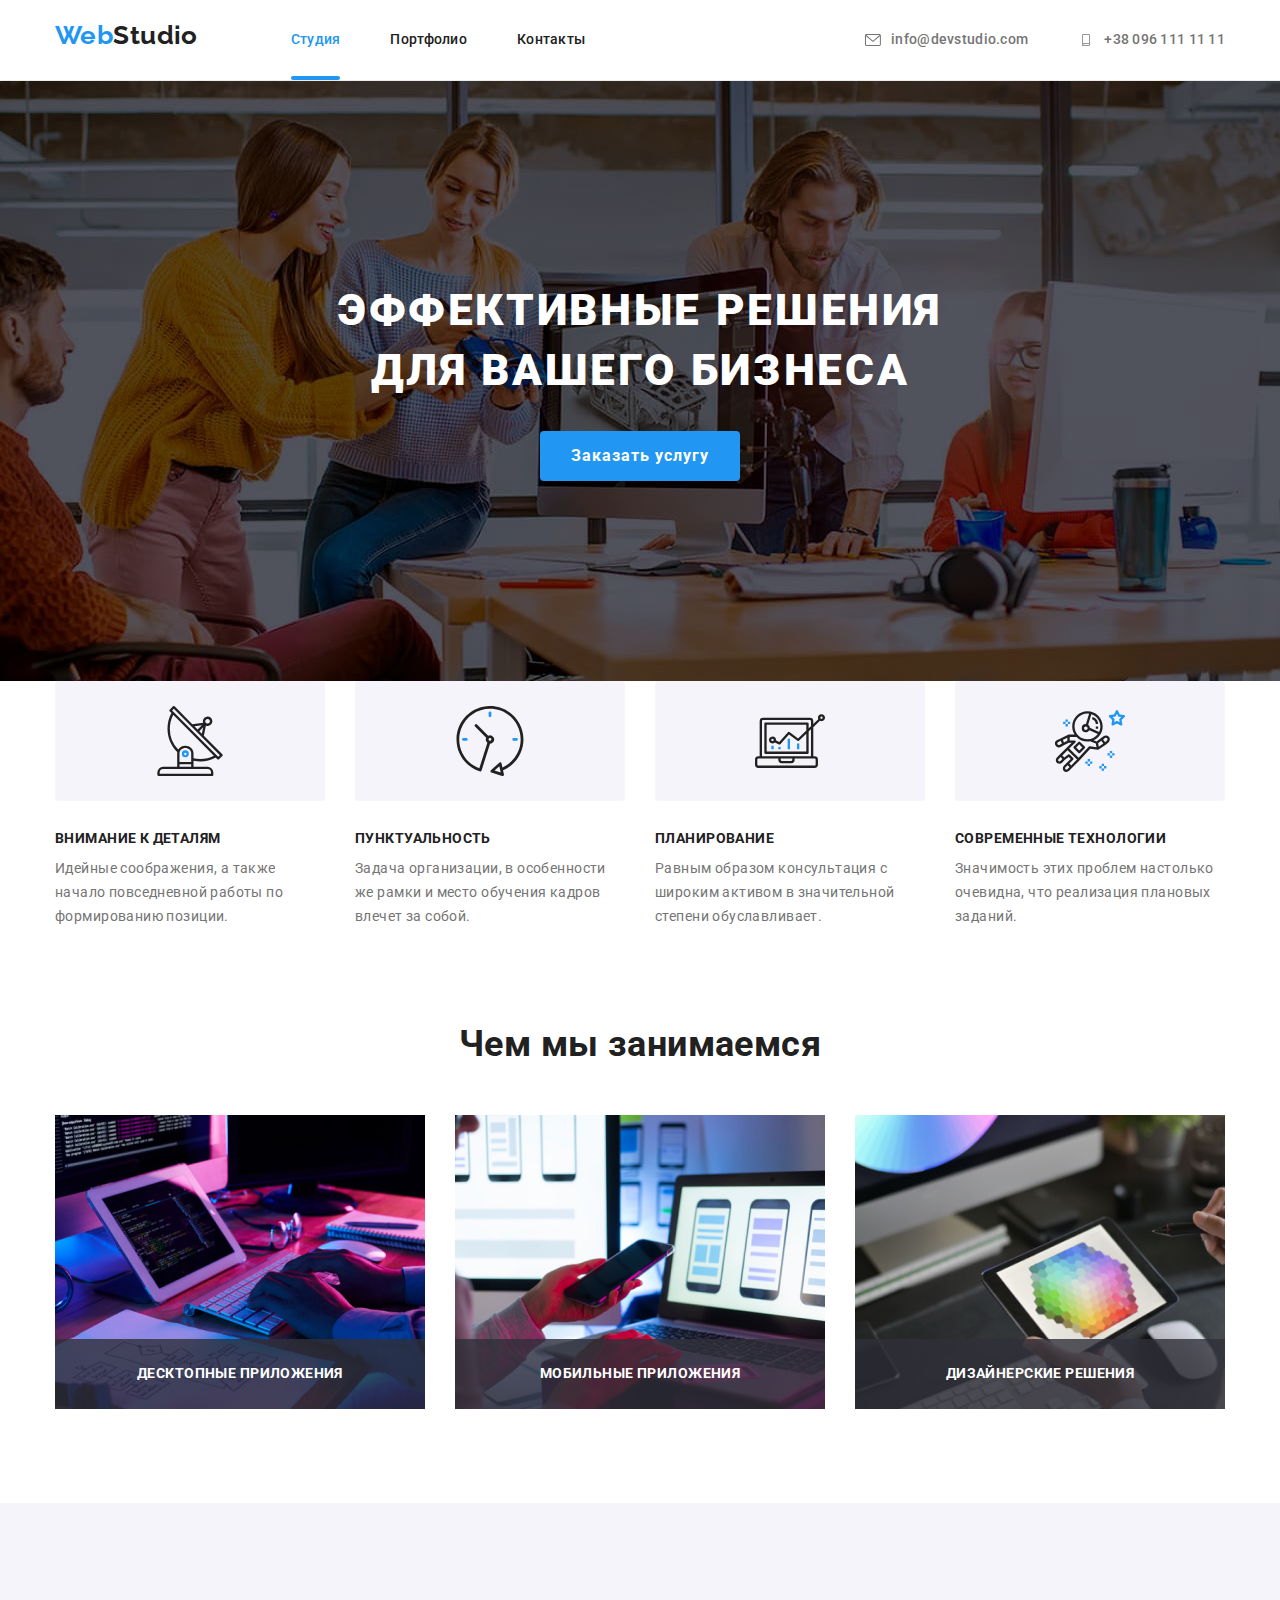
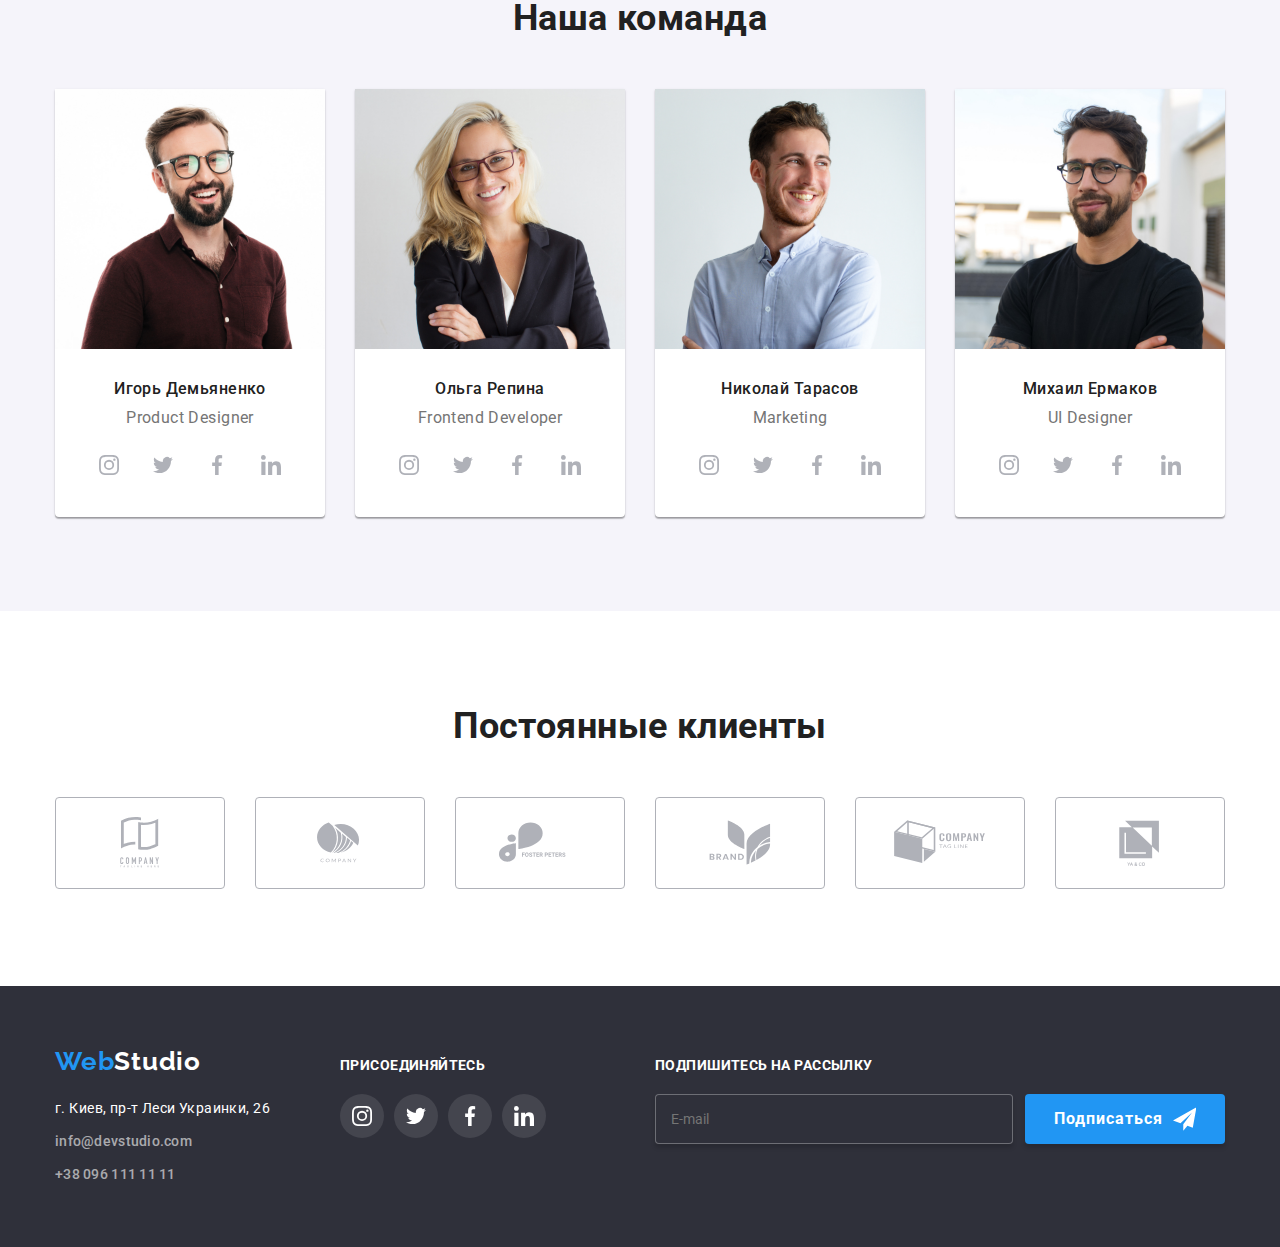
==== commit 5d20b546: "Changes" ====
--- a/index.html
+++ b/index.html
@@ -87,7 +87,7 @@
                                 </div>
                             </div>
 
-                            <div class="form-box">
+                            <div class="form-box textarea">
                                 <label class="form-label" for="comment">Комментарий</label>
                                 <textarea class="form-textarea" name="comment" id="comment" cols="30" rows="10" placeholder="Введите текст"></textarea>
                             </div>
--- a/css/style.css
+++ b/css/style.css
@@ -291,6 +291,9 @@
   display: flex;
   text-align: start;
   margin-bottom: 10px;
+}
+.textarea {
+  margin-bottom: 20px;
 }
 
 .form-title {
@@ -362,7 +365,6 @@
   height: 120px;
   border: 1px solid rgba(33, 33, 33, 0.2);
   border-radius: 4px;
-  margin-bottom: 20px;
   margin-top: 4px;
   padding: 12px 16px;
   outline: none;
@@ -487,7 +489,6 @@
   font-weight: 700;
   font-size: 14px;
   line-height: 1.14;
-  text-transform: uppercase;
   padding-top: 94px;
   padding-bottom: 94px;
 }
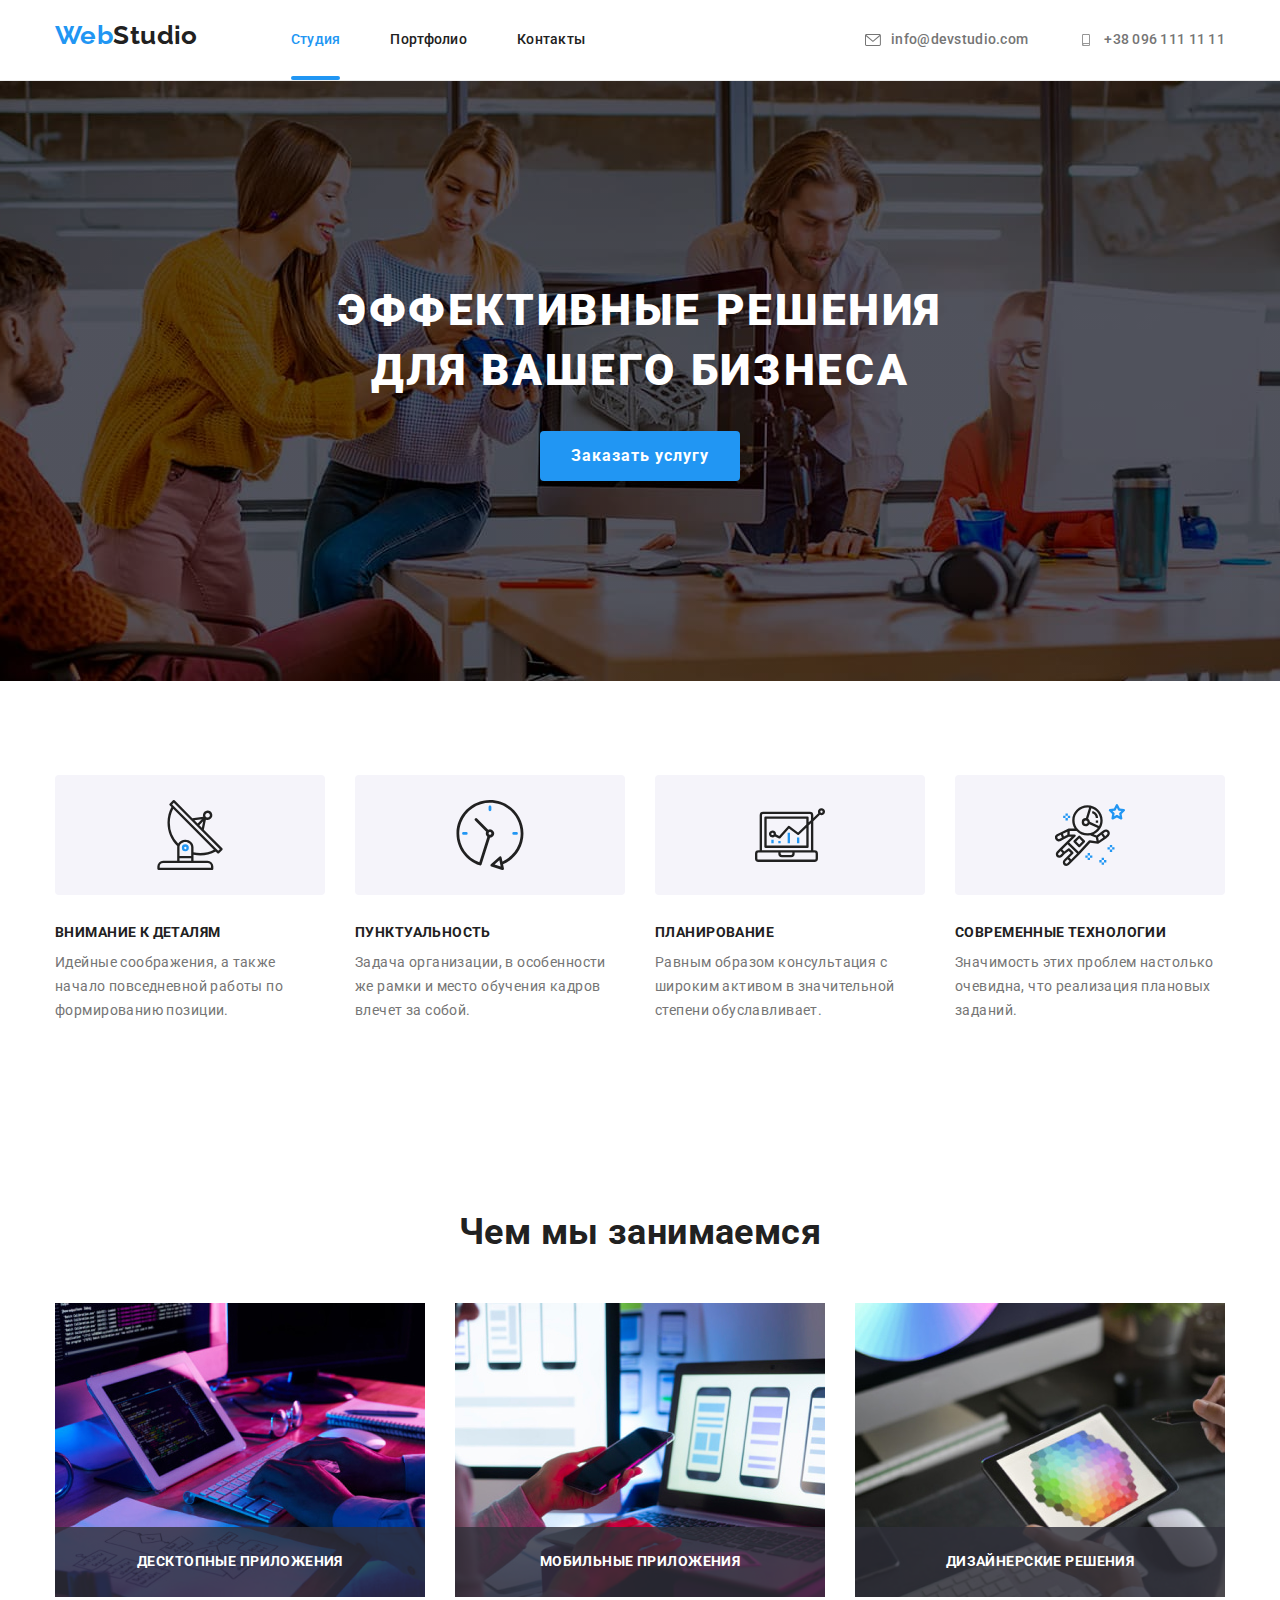
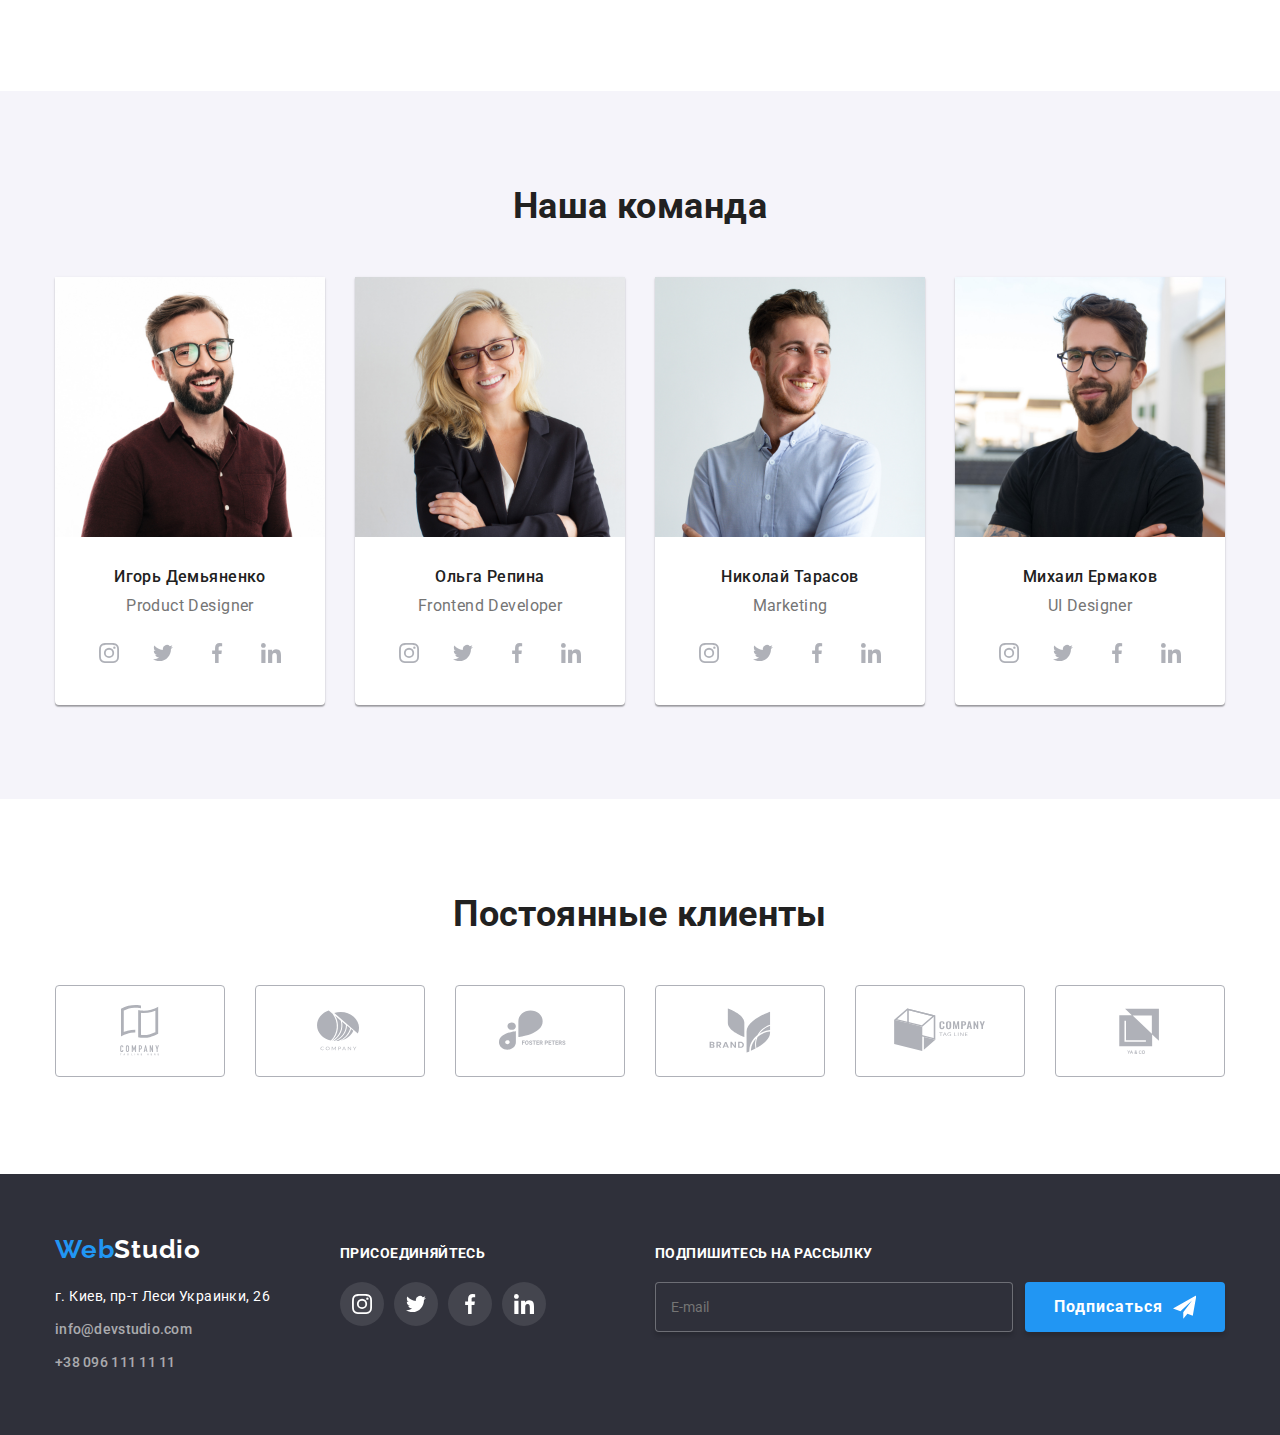
==== commit 8cf2a187: "HW7" ====
--- a/index.html
+++ b/index.html
@@ -47,7 +47,7 @@
         <section class="hero-section overlay">
             <div class="container"> 
                 <h1 class="hero-section__title">Эффективные решения для вашего бизнеса</h1>
-                <button type="button" class="hero-section__button" data-modal-open>Заказать услугу</button>
+                <button type="button" class="button" data-modal-open>Заказать услугу</button>
                 <div class="backdrop is-hidden" data-modal>
                     <div class="modal">
                         <button class="close-button" data-modal-close>
@@ -104,7 +104,7 @@
                                 </label>
                             </div>
 
-                            <button class="form-button" type="submit">Отправить</button>
+                            <button class="button" type="submit">Отправить</button>
                         </form>
                     </div>
                 </div>
--- a/css/style.css
+++ b/css/style.css
@@ -255,7 +255,9 @@
   width: 696px;
 }
 
-.hero-section__button {
+.button {
+  margin: 0;
+  padding: 0;
   align-items: center;
   text-align: center;
   cursor: pointer;
@@ -377,23 +379,6 @@
   cursor: pointer;
 }
 
-.form-button {
-  width: 200px;
-  height: 50px;
-  margin: 0;
-  padding: 0;
-  font-weight: 700;
-  font-size: 16px;
-  line-height: 1.88;
-  text-align: center;
-  letter-spacing: 0.06em;
-  color: #FFFFFF;
-  background: #2196F3;
-  box-shadow: 0px 4px 4px rgba(0, 0, 0, 0.15);
-  border-radius: 4px;
-  border: none;
-  cursor: pointer;
-}
 
 .checkbox {
   flex-direction: row;
@@ -478,9 +463,9 @@
 } 
 */
 /* Second section  */
-.second-section {
+.section {
   padding-top: 94px;
- padding-bottom: 94px;
+  padding-bottom: 94px;
 }
 
 /* Third-section */
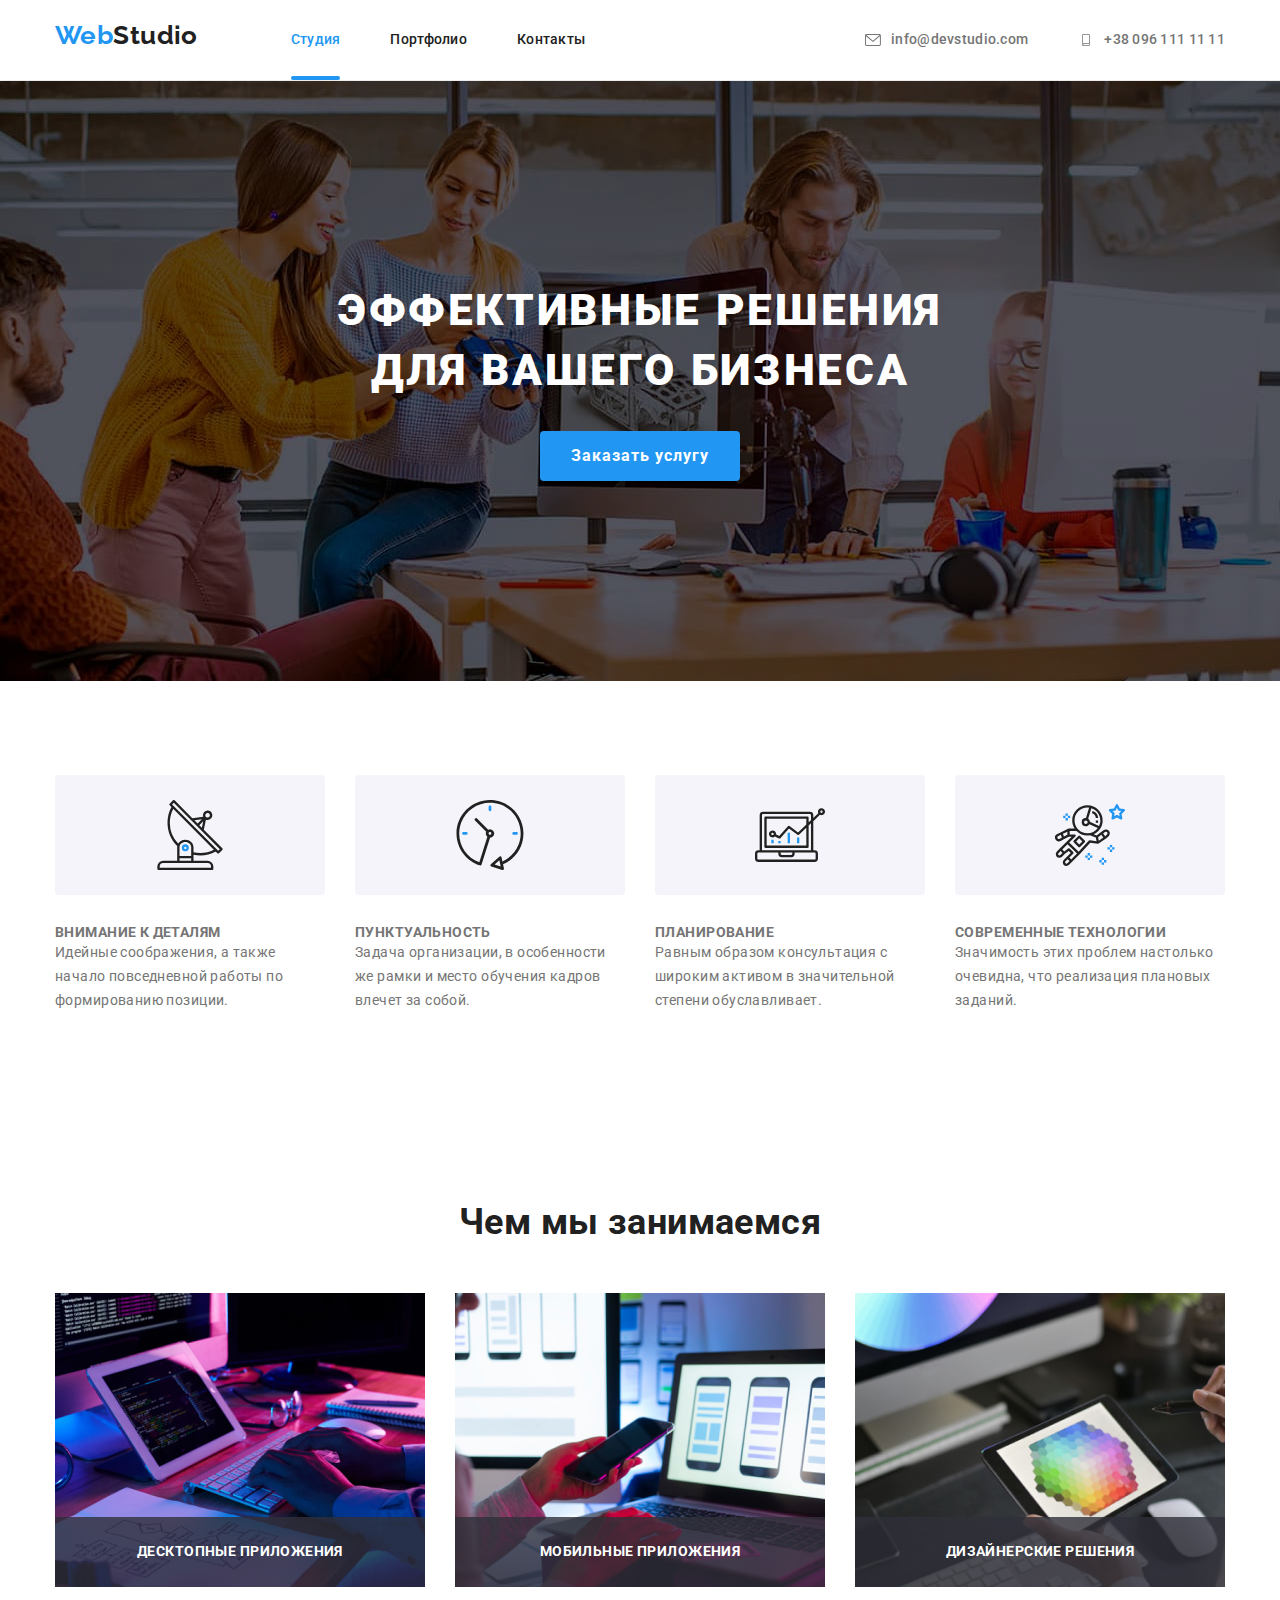
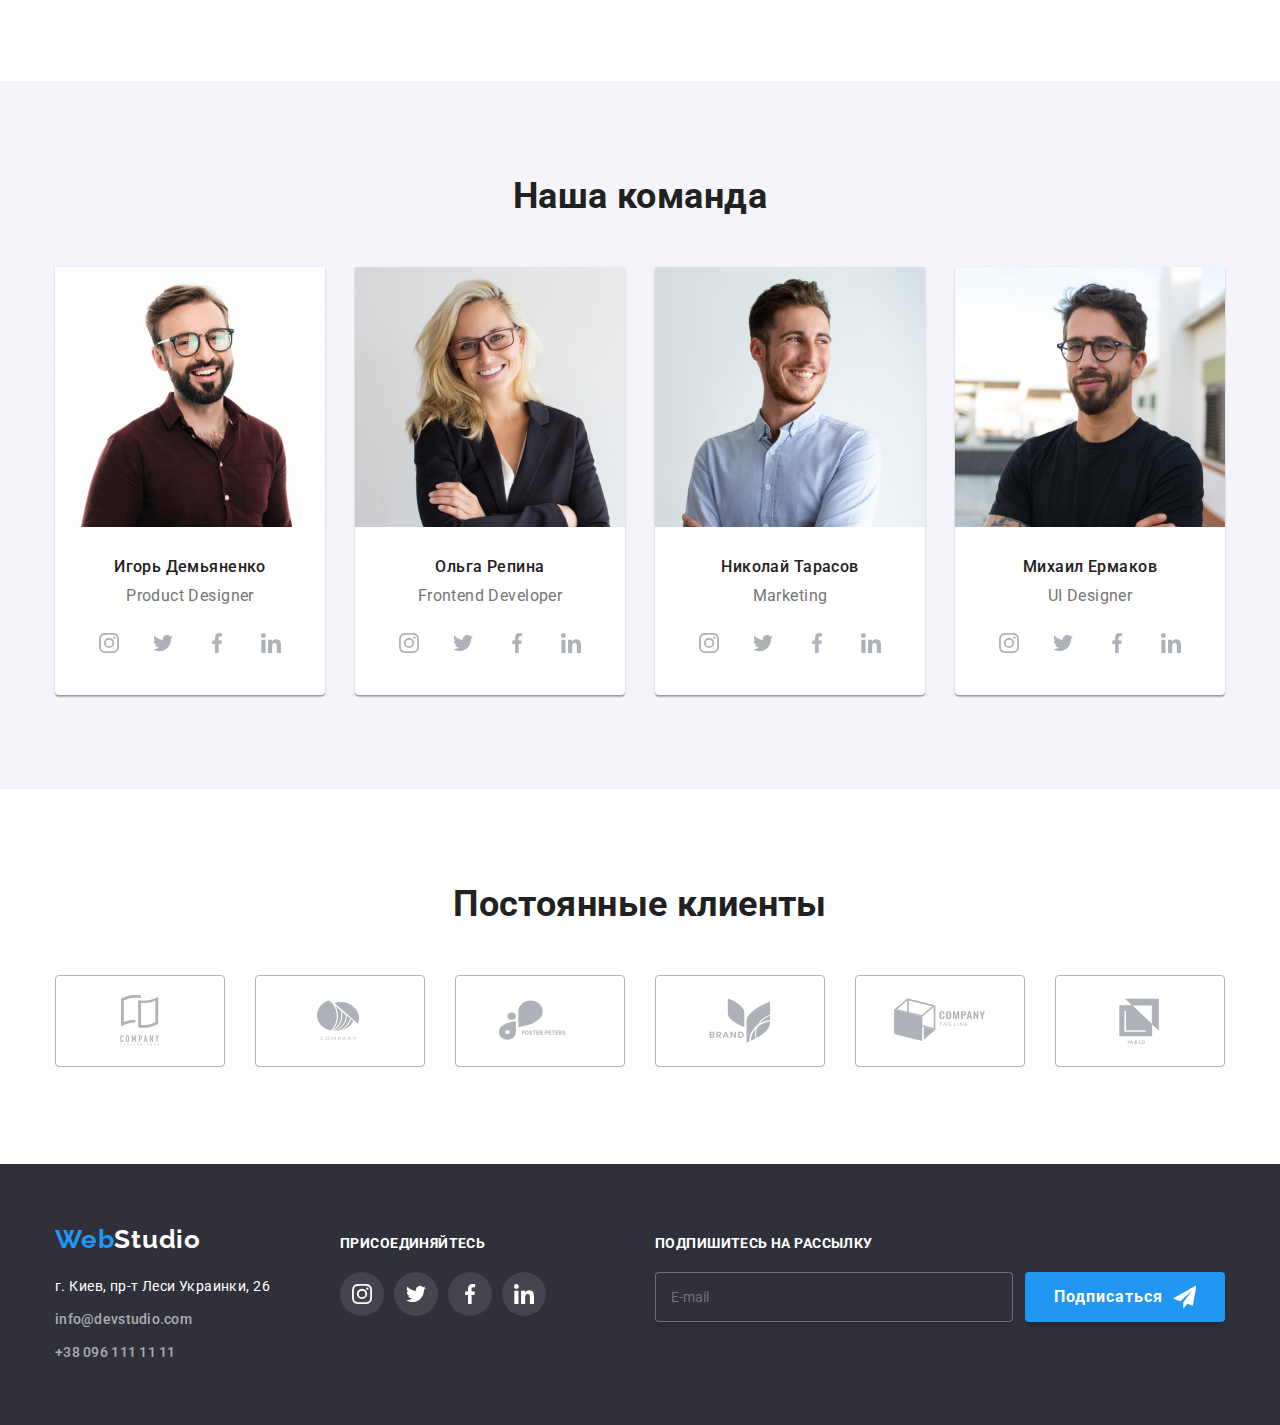
==== commit 7196981e: "BEM" ====
--- a/index.html
+++ b/index.html
@@ -103,7 +103,6 @@
                                     <a href="#" class="checkbox__contract">Условия договора</a>
                                 </label>
                             </div>
-
                             <button class="button" type="submit">Отправить</button>
                         </form>
                     </div>
@@ -111,45 +110,45 @@
             </div>
         </section>
         <!--Second section-->
-        <section class="main-section points section"> 
+        <section class="second-section"> 
                 <div  class="container">
                         <h2 hidden class="secondary-title">Особенности</h2>
-                        <ul class="list point">
-                            <li class="specifics">
-                                <div class="features">
-                                    <svg class="specific-pic">
+                        <ul class="advantages">
+                            <li class="advantages__list">
+                                <div class="advantages__features">
+                                    <svg class="advantages__symbol">
                                         <use href="./images/symbol-defs.svg#icon-antenna"></use>
                                     </svg>
                                 </div>
-                                <h3 class="third-title">Внимание к деталям</h3>
-                                <p class="second-item">Идейные соображения, а также начало повседневной работы по формированию позиции.</p>
-                            </li>
-                            <li class="specifics">
-                                <div class="features">
-                                    <svg class="specific-pic">
+                                <h3 class="second-section__third-title">Внимание к деталям</h3>
+                                <p class="advantages__examples">Идейные соображения, а также начало повседневной работы по формированию позиции.</p>
+                            </li>
+                            <li class="advantages__list">
+                                <div class="advantages__features">
+                                    <svg class="advantages__symbol">
                                         <use href="./images/symbol-defs.svg#icon-clock"></use>
                                     </svg>
                                 </div>
-                                <h3 class="third-title">Пунктуальность</h3>
-                                <p class="second-item">Задача организации, в особенности же рамки и место обучения кадров влечет за собой.</p>
-                            </li>
-                            <li class="specifics">
-                                <div class="features">
-                                    <svg class="specific-pic">
+                                <h3 class="second-section__third-title">Пунктуальность</h3>
+                                <p class="advantages__examples">Задача организации, в особенности же рамки и место обучения кадров влечет за собой.</p>
+                            </li>
+                            <li class="advantages__list">
+                                <div class="advantages__features">
+                                    <svg class="advantages__symbol">
                                         <use href="./images/symbol-defs.svg#icon-diagram"></use>
                                     </svg>
                                 </div>
-                                <h3 class="third-title">Планирование</h3>
-                                <p class="second-item">Равным образом консультация с широким активом в значительной степени обуславливает.</p>
-                            </li>
-                            <li class="specifics">
-                                <div class="features">
-                                    <svg class="specific-pic">
+                                <h3 class="second-section__third-title">Планирование</h3>
+                                <p class="advantages__examples">Равным образом консультация с широким активом в значительной степени обуславливает.</p>
+                            </li>
+                            <li class="advantages__list">
+                                <div class="advantages__features">
+                                    <svg class="advantages__symbol">
                                         <use href="./images/symbol-defs.svg#icon-astronaut"></use>
                                     </svg>
                                 </div>
-                                <h3 class="third-title">Современные технологии</h3>
-                                <p class="second-item">Значимость этих проблем настолько очевидна, что реализация плановых заданий.</p>
+                                <h3 class="second-section__third-title">Современные технологии</h3>
+                                <p class="advantages__examples">Значимость этих проблем настолько очевидна, что реализация плановых заданий.</p>
                             </li>
                         </ul>
                 </div>
@@ -157,7 +156,7 @@
         <!--Third- section-->
         <section class="third-section">
             <div class="container">
-                <h2 class="third-section__title">Чем мы занимаемся</h2>
+                <h2 class="secondary-title">Чем мы занимаемся</h2>
                 <ul class="third-section__list">
                     <li class="third-section__photos">
                         <div class="third-section__thumb">
@@ -183,40 +182,40 @@
         <!--List of the team-->
         <section class="fourth-section">
          <div class="container">
-            <h2 class="secondary-title studiia">Наша команда</h2>
-            <ul class="team-list list">
-                <li class="employee">
+            <h2 class="secondary-title">Наша команда</h2>
+            <ul class="team-list">
+                <li class="team-list__employee">
                     <img src="./images/photo4.jpg" alt="Фото Игоря Демяненка" width="270" height="260">
-                    <div class="profession">
-                     <h3 class="third-title">Игорь Демьяненко</h3>
-                     <p lang="en">Product Designer</p>
+                    <div class="team-list__profession">
+                     <h3 class="team-list__third-title third-title">Игорь Демьяненко</h3>
+                     <p class="team-list__job" lang="en">Product Designer</p>
                     </div>
                     <div class="social-box">
                         <ul class="social-sites">
-                            <li class="personal-sites">
-                                <a href="#" class="personal-link-site">
-                                    <svg class="personal-icon-site">
+                            <li class="social-sites__list">
+                                <a href="#" class="social-sites__link">
+                                    <svg class="social-sites__symbol social-sites__symbol--grey">
                                         <use href="./images/symbol-defs.svg#icon-instagram"></use>
                                     </svg>
                                 </a>
                             </li>
-                            <li class="personal-sites">
-                                <a href="#" class="personal-link-site">
-                                    <svg class="personal-icon-site">
+                            <li class="social-sites__list">
+                                <a href="#" class="social-sites__link">
+                                    <svg class="social-sites__symbol social-sites__symbol--grey">
                                         <use href="./images/symbol-defs.svg#icon-twitter"></use>
                                     </svg>
                                 </a>
                             </li>
-                            <li class="personal-sites">
-                                <a href="#" class="personal-link-site">
-                                    <svg class="personal-icon-site">
+                            <li class="social-sites__list">
+                                <a href="#" class="social-sites__link">
+                                    <svg class="social-sites__symbol social-sites__symbol--grey">
                                         <use href="./images/symbol-defs.svg#icon-facebook"></use>
                                     </svg>
                                 </a>
                             </li>
-                            <li class="personal-sites">
-                                <a href="#" class="personal-link-site">
-                                    <svg class="personal-icon-site">
+                            <li class="social-sites__list">
+                                <a href="#" class="social-sites__link">
+                                    <svg class="social-sites__symbol social-sites__symbol--grey">
                                         <use href="./images/symbol-defs.svg#icon-linkedin"></use>
                                     </svg>
                                 </a>
@@ -224,111 +223,111 @@
                         </ul>
                     </div>
                 </li>
-                <li class="employee">
+                <li class="team-list__employee">
                     <img src="./images/photo5.jpg" alt="Фото Ольги Репиной" width="270" height="260">
-                    <div class="profession">
-                        <h3 class="third-title">Ольга Репина</h3>
-                        <p lang="en">Frontend Developer</p>
+                    <div class="team-list__profession">
+                        <h3 class="team-list__third-title third-title">Ольга Репина</h3>
+                        <p class="team-list__job" lang="en">Frontend Developer</p>
                     </div>
                     <ul class="social-sites">
-                        <li class="personal-sites">
-                            <a href="#" class="personal-link-site">
-                                <svg class="personal-icon-site">
+                        <li class="social-sites__list">
+                            <a href="#" class="social-sites__link">
+                                <svg class="social-sites__symbol social-sites__symbol--grey">
                                     <use href="./images/symbol-defs.svg#icon-instagram"></use>
                                 </svg>
                             </a>
                         </li>
-                        <li class="personal-sites">
-                            <a href="#" class="personal-link-site">
-                                <svg class="personal-icon-site">
+                        <li class="social-sites__list">
+                            <a href="#" class="social-sites__link">
+                                <svg class="social-sites__symbol social-sites__symbol--grey">
                                     <use href="./images/symbol-defs.svg#icon-twitter"></use>
                                 </svg>
                             </a>
                         </li>
-                        <li class="personal-sites">
-                            <a href="#" class="personal-link-site">
-                                <svg class="personal-icon-site">
+                        <li class="social-sites__list">
+                            <a href="#" class="social-sites__link">
+                                <svg class="social-sites__symbol social-sites__symbol--grey">
                                     <use href="./images/symbol-defs.svg#icon-facebook"></use>
                                 </svg>
                             </a>
                         </li>
-                        <li class="personal-sites">
-                            <a href="#" class="personal-link-site">
-                                <svg class="personal-icon-site">
+                        <li class="social-sites__list">
+                            <a href="#" class="social-sites__link">
+                                <svg class="social-sites__symbol social-sites__symbol--grey">
                                     <use href="./images/symbol-defs.svg#icon-linkedin"></use>
                                 </svg>
                             </a>
                         </li>
                     </ul>
                 </li>
-                <li class="employee">
+                <li class="team-list__employee">
                     <img src="./images/photo6.jpg" alt="Фото Николая Тарасова" width="270" height="260">
-                    <div class="profession">
-                        <h3 class="third-title">Николай Тарасов</h3>
-                        <p lang="en">Marketing</p>
+                    <div class="team-list__profession">
+                        <h3 class="team-list__third-title third-title">Николай Тарасов</h3>
+                        <p class="team-list__job" lang="en">Marketing</p>
                     </div>
                     <ul class="social-sites">
-                        <li class="personal-sites">
-                            <a href="#" class="personal-link-site">
-                                <svg class="personal-icon-site">
+                        <li class="social-sites__list">
+                            <a href="#" class="social-sites__link">
+                                <svg class="social-sites__symbol social-sites__symbol--grey">
                                     <use href="./images/symbol-defs.svg#icon-instagram"></use>
                                 </svg>
                             </a>
                         </li>
-                        <li class="personal-sites">
-                            <a href="#" class="personal-link-site">
-                                <svg class="personal-icon-site">
+                        <li class="social-sites__list">
+                            <a href="#" class="social-sites__link">
+                                <svg class="social-sites__symbol social-sites__symbol--grey">
                                     <use href="./images/symbol-defs.svg#icon-twitter"></use>
                                 </svg>
                             </a>
                         </li>
-                        <li class="personal-sites">
-                            <a href="#" class="personal-link-site">
-                                <svg class="personal-icon-site">
+                        <li class="social-sites__list">
+                            <a href="#" class="social-sites__link">
+                                <svg class="social-sites__symbol social-sites__symbol--grey">
                                     <use href="./images/symbol-defs.svg#icon-facebook"></use>
                                 </svg>
                             </a>
                         </li>
-                        <li class="personal-sites">
-                            <a href="#" class="personal-link-site">
-                                <svg class="personal-icon-site">
+                        <li class="social-sites__list">
+                            <a href="#" class="social-sites__link">
+                                <svg class="social-sites__symbol social-sites__symbol--grey">
                                     <use href="./images/symbol-defs.svg#icon-linkedin"></use>
                                 </svg>
                             </a>
                         </li>
                     </ul>
                 </li>
-                <li class="employee">
+                <li class="team-list__employee">
                     <img src="./images/photo7.jpg" alt="Фото Михаила Ермакова" width="270" height="260">
-                    <div class="profession">
-                        <h3 class="third-title">Михаил Ермаков</h3>
-                        <p lang="en">UI Designer</p>
+                    <div class="team-list__profession">
+                        <h3 class="team-list__third-title third-title">Михаил Ермаков</h3>
+                        <p class="team-list__job" lang="en">UI Designer</p>
                     </div>
                     <ul class="social-sites">
-                        <li  class="personal-sites">
-                            <a href="#"  class="personal-link-site">
-                                <svg  class="personal-icon-site">
+                        <li  class="social-sites__list">
+                            <a href="#"  class="social-sites__link">
+                                <svg  class="social-sites__symbol social-sites__symbol--grey">
                                     <use href="./images/symbol-defs.svg#icon-instagram"></use>
                                 </svg>
                             </a>
                         </li>
-                        <li  class="personal-sites">
-                            <a href="#"  class="personal-link-site">
-                                <svg  class="personal-icon-site">
+                        <li  class="social-sites__list">
+                            <a href="#"  class="social-sites__link">
+                                <svg  class="social-sites__symbol social-sites__symbol--grey">
                                     <use href="./images/symbol-defs.svg#icon-twitter"></use>
                                 </svg>
                             </a>
                         </li>
-                        <li  class="personal-sites">
-                            <a href="#" class="personal-link-site" >
-                                <svg  class="personal-icon-site">
+                        <li  class="social-sites__list">
+                            <a href="#" class="social-sites__link" >
+                                <svg  class="social-sites__symbol social-sites__symbol--grey">
                                     <use href="./images/symbol-defs.svg#icon-facebook"></use>
                                 </svg>
                             </a>
                         </li>
-                        <li  class="personal-sites">
-                            <a href="#"  class="personal-link-site">
-                                <svg  class="personal-icon-site">
+                        <li  class="social-sites__list">
+                            <a href="#"  class="social-sites__link">
+                                <svg  class="social-sites__symbol social-sites__symbol--grey">
                                     <use href="./images/symbol-defs.svg#icon-linkedin"></use>
                                 </svg>
                             </a>
@@ -338,49 +337,49 @@
             </ul>
          </div>
         </section>
-        <!-- Clients -->
+        <!-- fifth-section__clients -->
         <section class="fifth-section">
             <div class="container">
                 <h2 class="secondary-title">Постоянные клиенты</h2>
-                <ul class="clients">
-                    <li class="icontype">
-                        <a href="">
-                         <svg class="link-icon">
+                <ul class="fifth-section__clients">
+                    <li class="fifth-section__icon-list">
+                        <a href="">
+                         <svg class="fifth-section__icon">
                             <use href="./images/symbol-defs.svg#icon-Logo-1"></use>
                          </svg>
                         </a>
                     </li>
-                    <li class="icontype">
-                        <a href="">
-                            <svg class="link-icon">
+                    <li class="fifth-section__icon-list">
+                        <a href="">
+                            <svg class="fifth-section__icon">
                                 <use href="./images/symbol-defs.svg#icon-Logo-2"></use>
                             </svg>
                         </a>
                     </li>
-                    <li class="icontype">
-                        <a href="">
-                            <svg class="link-icon">
+                    <li class="fifth-section__icon-list">
+                        <a href="">
+                            <svg class="fifth-section__icon">
                                 <use href="./images/symbol-defs.svg#icon-Logo-3"></use>
                             </svg>
                         </a>
                     </li>
-                    <li class="icontype">
-                        <a href="">
-                            <svg class="link-icon">
+                    <li class="fifth-section__icon-list">
+                        <a href="">
+                            <svg class="fifth-section__icon">
                                 <use href="./images/symbol-defs.svg#icon-Logo-4"></use>
                             </svg>
                         </a>
                     </li>
-                    <li class="icontype">
-                        <a href="">
-                            <svg class="link-icon">
+                    <li class="fifth-section__icon-list">
+                        <a href="">
+                            <svg class="fifth-section__icon">
                                 <use href="./images/symbol-defs.svg#icon-Logo-5"></use>
                             </svg>
                         </a>
                     </li>
-                    <li class="icontype">
-                        <a href="">
-                            <svg class="link-icon">
+                    <li class="fifth-section__icon-list">
+                        <a href="">
+                            <svg class="fifth-section__icon">
                                 <use href="./images/symbol-defs.svg#icon-Logo-6"></use>
                             </svg>
                         </a>
@@ -389,68 +388,72 @@
             </div>
         </section>
     </main>
-    <footer class="page-footer">
-        <div class="container basement">
-            <div class="footer-div">
-                <a href="/" class="logo-footer"><span class="logo-first-part">Web</span>Studio</a>
-                <address>
-                    <ul class="address list">
-                        <li>
-                            <p>г. Киев, пр-т Леси Украинки, 26</p>
-                        </li>
-                        <li><a href="mailto:info@devstudio.com" class="footer-primary-button">info@devstudio.com</a></li>
-                        <li><a href="tel:+380961111111" class="footer-primary-button">+38 096 111 11 11</a></li>
-                    </ul>
-                </address>
-            </div>
-            <div class="footer-div">
-                <p class="joining-paragraph">Присоединяйтесь</p>
-                <ul class="social-sites">
-                    <li class="footer-sites">
-                        <a href="#" class="bottom-symbol">
-                            <svg class="sites">
-                                <use href="./images/symbol-defs.svg#icon-instagram"></use>
-                            </svg>
-                        </a>
-                    </li>
-                    <li class="footer-sites">
-                        <a href="#" class="bottom-symbol">
-                           <svg class="sites">
-                             <use href="./images/symbol-defs.svg#icon-twitter"></use>
-                           </svg>
-                        </a>
-                    </li>
-                    <li class="footer-sites">
-                        <a href="#" class="bottom-symbol">
-                            <svg class="sites">
-                                <use href="./images/symbol-defs.svg#icon-facebook"></use>
-                            </svg>
-                        </a>
-                    </li>
-                    <li class="footer-sites">
-                        <a href="#" class="bottom-symbol">
-                            <svg class="sites">
-                                <use href="./images/symbol-defs.svg#icon-linkedin"></use>
-                            </svg>
-                        </a>
+<footer class="page-footer">
+    <div class="container basement">
+        <div class=" footer-div">
+            <a href="/" class="logo-footer"><span class="logo-first-part">Web</span>Studio</a>
+            <address>
+                <ul class="address">
+                    <li class="address__list">
+                        <p class="address__street">г. Киев, пр-т Леси Украинки, 26</p>
+                    </li>
+                    <li class="address__list"><a href="mailto:info@devstudio.com"
+                            class="address-button">info@devstudio.com</a></li>
+                    <li class="address__list"><a href="tel:+380961111111" class="address-button">+38 096 111 11 11</a>
                     </li>
                 </ul>
-            </div>
-            <div  class="footer-subscribe">
-                <form action="#"></form>
+            </address>
+        </div>
+        <div class="footer-div">
+            <p class="joining-paragraph">Присоединяйтесь</p>
+            <ul class="social-sites">
+                <li class="social-sites__list">
+                    <a href="#" class="social-sites__link">
+                        <svg class="social-sites__symbol social-sites__symbol--white">
+                            <use href="./images/symbol-defs.svg#icon-instagram"></use>
+                        </svg>
+                    </a>
+                </li>
+                <li class="social-sites__list">
+                    <a href="#" class="social-sites__link">
+                        <svg class="social-sites__symbol social-sites__symbol--white">
+                            <use href="./images/symbol-defs.svg#icon-twitter"></use>
+                        </svg>
+                    </a>
+                </li>
+                <li class="social-sites__list">
+                    <a href="#" class="social-sites__link">
+                        <svg class="social-sites__symbol social-sites__symbol--white">
+                            <use href="./images/symbol-defs.svg#icon-facebook"></use>
+                        </svg>
+                    </a>
+                </li>
+                <li class="social-sites__list">
+                    <a href="#" class="social-sites__link">
+                        <svg class="social-sites__symbol social-sites__symbol--white">
+                            <use href="./images/symbol-defs.svg#icon-linkedin"></use>
+                        </svg>
+                    </a>
+                </li>
+            </ul>
+        </div>
+        <div class="subscribing">
+            <form action="#">
                 <p class="joining-paragraph">Подпишитесь на рассылку</p>
-                <div class="footer-m-l-joining">
+                <div class="joining">
                     <label for="mailing-list"></label>
-                    <input class="m-l-input" type="email" placeholder="E-mail" id="mailing-list" name="mailing-list">
-                    <button type="submit" class="subscribe">Подписаться
-                         <svg class="icon-submit">
-                             <use href="./images/symbol-defs.svg#icon-send"></use>
-                         </svg>
-                        </button>
-                </div>
-            </div>
+                    <input class="joining__input" type="email" placeholder="E-mail" id="mailing-list"
+                        name="mailing-list">
+                    <button type="submit" class="joining__subscribe">Подписаться
+                        <svg class="joining__icon-submit">
+                            <use href="./images/symbol-defs.svg#icon-send"></use>
+                        </svg>
+                    </button>
+            </form>
         </div>
-    </footer>
+    </div>
+    </div>
+</footer>
     <script src="./js/modal.js"></script>
 </body>
 
--- a/css/style.css
+++ b/css/style.css
@@ -51,6 +51,21 @@
   list-style: none;
   margin: 0;
   padding: 0;
+}
+
+.secondary-title {
+  color: var(--title-text-color);
+  font-weight: 700;
+  font-size: 36px;
+  line-height: 1.17;
+  text-align: center;
+  margin-bottom: 50px;
+}
+
+.third-title {
+  color: var(--title-text-color);
+  margin-top: 0;
+  margin-bottom: 10px;
 }
 
 .page-header {
@@ -462,10 +477,88 @@
 overflow: hidden;
 } 
 */
+
+/* Hero section */
+.close-button {
+  position: absolute;
+  top: 8px;
+  right: 8px;
+  display: flex;
+  padding: 0;
+  width: 30px;
+  height: 30px;
+  background: var(--main-background-color);
+  border: 1px solid rgba(0, 0, 0, 0.1);
+  border-radius: 50%;
+  cursor: pointer;
+  justify-content: center;
+  align-items: center;
+}
+
+.close:hover {
+  fill: #2196F3;
+
+}
+
+.close {
+  margin: 0;
+  padding: 0;
+  width: 18px;
+  height: 18px;
+  fill: #000000;
+}
+
+
 /* Second section  */
-.section {
+.second-section {
   padding-top: 94px;
   padding-bottom: 94px;
+}
+
+.advantages {
+  display: flex;
+}
+
+.advantages__list {
+  width: 270px;
+  margin-right: 30px;
+  margin-left: 0;
+}
+
+.advantages__list:last-child {
+  margin-right: 0;
+}
+
+.advantages__features {
+  display: flex;
+  align-items: center;
+  width: 270px;
+  height: 120px;
+  margin-bottom: 30px;
+  border-radius: 4px;
+  background: #F5F4FA;
+  padding: 25px 100px;
+}
+
+.advantages__symbol {
+  width: 70px;
+  height: 70px;
+}
+
+.advantages__symbol:last-child {
+  margin-right: 0;
+}
+
+.advantages__examples {
+  line-height: 1.71;
+
+}
+
+.second-section__third-title {
+  font-weight: 700;
+  font-size: 14px;
+  line-height: 1.14;
+  text-transform: uppercase;
 }
 
 /* Third-section */
@@ -478,14 +571,6 @@
   padding-bottom: 94px;
 }
 
-.third-section__title{
-  color: var(--title-text-color);
-  font-weight: 700;
-  font-size: 36px;
-  line-height: 1.17;
-  text-align: center;
-  margin-bottom: 50px;
-}
 
 .third-section__list {
   display: flex;
@@ -534,57 +619,6 @@
 
 
 
-
-.main-section .third-title {
-  font-weight: 700;
-  font-size: 14px;
-  line-height: 1.14;
-  text-transform: uppercase;
-}
-
-.third-title {
-  color: var(--title-text-color);
-  margin-top: 0;
-  margin-bottom: 10px;
-}
-
-.activity {
-
-  padding-top: 0;
-}
-
-.main-section .second-item {
-  line-height: 1.71;
-
-}
-
-
-.main-section .point {
-  display: flex;
-
-}
-
-.specifics {
-  width: 270px;
-  margin-right: 30px;
-  margin-left: 0;
-}
-
-.specifics:last-child {
-  margin-right: 0;
-}
-
-.secondary-title {
-  color: var(--title-text-color);
-  font-weight: 700;
-  font-size: 36px;
-  line-height: 1.17;
-  text-align: center;
-  margin-bottom: 50px;
-}
-
-
-
 /*Fourth section*/
 
 .fourth-section {
@@ -593,14 +627,10 @@
   background: var(--secondary-white-background-color);
 }
 
-.secondary-title.studiia {
- text-align: center;
- margin-bottom: 50px;
-
-}
-
 .team-list {
   display: flex;
+  list-style: none;
+  text-decoration: none;
 }
 
 /* .team-list .employee {
@@ -611,7 +641,7 @@
   
 } */
 
-.employee {
+.team-list__employee {
 
   margin-right: 30px;
   background: var(--main-background-color);
@@ -622,26 +652,23 @@
   border-radius: 0px 0px 4px 4px;
 }
 
-.employee:last-child {
+.team-list__employee:last-child {
   margin-right: 0;
 }
 
-.profession {
+.team-list__profession {
  padding-top: 30px;
  padding-bottom: 16px;
-/*margin-top: 30px;
-margin-bottom: 30px;*/
  text-align: center;
 }
 
-.fourth-section .third-title {
+.team-list__third-title {
   font-weight: 500;
   font-size: 16px;
   line-height: 1.19;
-  margin-bottom: 10px;
-}
-
-.fourth-section p {
+}
+
+.team-list__job {
   font-size: 16px;
   line-height: 1.19;
   
@@ -652,48 +679,61 @@
   text-align: center;
 }
 
-.personal-sites {
-  margin-right: 10px;
-  width: 44px;
-  height: 44px;
-  border-radius: 50%;
-  cursor: pointer;
-  transition: background-color 250ms cubic-bezier(0.4, 0, 0.2, 1);
-}
-
-.personal-sites:last-child {
-  margin-right: 0;
-}
-
-.personal-link-site{
-display: flex;
-align-items: center;
-width: 100%;
-height: 100%;
-padding: 12px 12px;
-transition: fill 250ms cubic-bezier(0.4, 0, 0.2, 1);
-}
-
-.personal-link-site:hover .personal-icon-site,
-.personal-link-site:focus .personal-icon-site{
+
+.social-sites__symbol--grey {
+  fill: #AFB1B8;
+}
+
+.social-sites__list:hover .social-sites__symbol--grey,
+.social-sites__list:focus .social-sites__symbol--grey {
+  
   fill: var(--main-background-color);
 }
 
-.personal-sites:hover {
-  background-color: var(--accent-color);
-}
-
-.personal-icon-site {
-  width: 20px;
-  height: 20px;
-  fill: #AFB1B8;
-}
-
-
+/* Clients */
 .fifth-section {
   padding-top: 94px;
   padding-bottom: 94px;
 }
+
+.fifth-section__clients {
+  display: flex;
+  padding: 0;
+  margin: 0;
+  list-style: none;
+}
+
+.fifth-section__icon-list {
+  margin-right: 30px;
+  fill: #AFB1B8;
+}
+
+.fifth-section__icon-list:last-child {
+  margin-right: 0;
+}
+
+.fifth-section__icon {
+  width: 170px;
+  height: 92px;
+  border: 1px solid #AFB1B8;
+  border-radius: 4px;
+  padding: 16px 32px;
+  fill: #AFB1B8;
+
+  transition: border 250ms cubic-bezier(0.4, 0, 0.2, 1),
+  border-radius 250ms cubic-bezier(0.4, 0, 0.2, 1);
+}
+
+.fifth-section__icon:hover,
+.fifth-section__icon:focus {
+  fill: var(--accent-color);
+  border: 1px solid var(--accent-color);
+  border-radius: 4px;
+}
+
+
+
+
 /*Footer*/
 
 .page-footer {
@@ -702,6 +742,18 @@
   background: var(--grey-background-color);
 }
 
+.basement {
+  display: flex;
+  align-items: baseline;
+}
+.footer-div {
+  margin-right: 70px;
+}
+
+.footer-div:last-child {
+  margin-right: 0;
+}
+
 .logo-footer {
   display: inline-block;
   font-weight: 700;
@@ -710,7 +762,7 @@
   letter-spacing: 0.03em;
   margin-bottom: 20px;
   list-style: none;
-    text-decoration: none;
+  text-decoration: none;
   
   color: var(--main-background-color);
   font-family: Raleway, sans-serif;
@@ -718,58 +770,33 @@
 
 address {
   font-style: normal;
-
-}
-
-.address li:not(:last-child){
+}
+
+.address__list {
+  list-style: none;
+  text-decoration: none;
+}
+
+.address__list:not(:last-child){
   margin-bottom: 9px;
 }
 
-.address p {
+.address__street {
  color: var(--main-background-color);
  line-height: 1.71;
 }
 
-.address a { 
+
+.address-button {
+  display: flex;
+  align-items: center;
   color: rgba(255, 255, 255, 0.6);
-  line-height: 1.71;
-}
-
-.footer-primary-button {
-  display: flex;
-  align-items: center;
-  color: var(--primary-text-color);
   font-family: inherit;
   font-weight: 500;
-  line-height: 1.14;
+  line-height: 1.71;
   letter-spacing: 0.02em;
   list-style: none;
-    text-decoration: none;
-}
-.basement {
-  display: flex;
-  align-items: baseline;
-}
-
-.footer-div {
-  margin-right: 70px;
-}
-
-.footer-div:last-child {
-  margin-right: 0;
-}
-
-.footer-subscribe {
-  margin-left: auto;
-}
-
-.joining-paragraph {
-  color: var(--main-background-color);
-  font-weight: 700;
-  line-height: 1.14;
-  text-transform: uppercase;
-  margin-bottom: 20px;
-
+  text-decoration: none;
 }
 
 .social-sites {
@@ -780,28 +807,27 @@
   list-style: none;
 }
 
-.footer-sites {
+.social-sites__list {
   margin-right: 10px;
   width: 44px;
   height: 44px;
   border-radius: 50%;
   background: rgba(255, 255, 255, 0.1);
   cursor: pointer;
-
   transition: background-color 250ms cubic-bezier(0.4, 0, 0.2, 1);
 }
 
-.footer-sites:hover,
-.footer-sites:focus {
+.social-sites__list:last-child {
+  margin: 0;
+}
+
+.social-sites__list:hover,
+.social-sites__list:focus {
   background-color: var(--accent-color);
-
-}
-
-.footer-sites:last-child {
-  margin: 0;
-}
-
-.bottom-symbol {
+  
+}
+
+.social-sites__link {
   display: flex;
   align-items: center;
   width: 100%;
@@ -809,20 +835,37 @@
   padding: 12px 12px;
   list-style: none;
   text-decoration: none;
-}
-
-.sites {
+  
+}
+
+.social-sites__symbol {
   width: 20px;
   height: 20px;
-  fill: var(--main-background-color);
-}
-
-
-.footer-m-l-joining {
-  display: flex;
-}
-
-.m-l-input {
+}
+
+.social-sites__symbol--white{
+fill: var(--main-background-color);
+}
+
+.subscribing {
+  margin-left: auto;
+}
+
+
+.joining-paragraph {
+  color: var(--main-background-color);
+  font-weight: 700;
+  line-height: 1.14;
+  text-transform: uppercase;
+  margin-bottom: 20px;
+
+}
+
+.joining {
+  display: flex;
+}
+
+.joining__input {
   width: 358px;
   height: 50px;
   padding-left: 15px;
@@ -833,25 +876,9 @@
   border-radius: 4px;
   outline: none;
   color: var(--main-background-color);
-
-
-  /* 
-  font-size: 16px;
-  line-height: 20px;
-  display: flex;
-  align-items: center;
-  letter-spacing: 0.03em;
-  color: rgba(255, 255, 255, 0.6); */
-}
-
-.icon-submit {
-  margin-left: 10px;
-  width: 24px;
-  height: 24px;
-  fill: var(--main-background-color);
-}
-
-.subscribe {
+}
+
+.joining__subscribe {
   display: flex;
   align-items: center;
   justify-content: center;
@@ -873,12 +900,34 @@
   outline: none;
 }
 
+.joining__icon-submit {
+  margin-left: 10px;
+  width: 24px;
+  height: 24px;
+  fill: var(--main-background-color);
+}
 
 
 /*Portfolio*/
-
-
-.button-portfolio {
+.studiia-section {
+  font-weight: 700;
+  font-size: 14px;
+  line-height: 1.14;
+  padding-top: 94px;
+  padding-bottom: 94px;
+}
+
+.studiia-section__menu {
+  display: flex;
+  justify-content: center;
+  margin-bottom: 50px;
+  margin-left: auto;
+  margin-right: auto;
+  list-style: none;
+  text-decoration: none;
+}
+
+.studiia-section__button-portfolio {
   cursor: pointer;
 
   color: var(--title-text-color);
@@ -896,103 +945,70 @@
   background-color 250ms cubic-bezier(0.4, 0, 0.2, 1);
 }
 
-.button-portfolio:hover {
+.studiia-section__button-portfolio:hover {
   color: var(--main-background-color);
   background-color: var(--accent-color);
 }
 
-.list.portfolio {
-  display: flex;
-  justify-content: center;
-  margin-bottom: 50px;
-  margin-left: auto;
-  margin-right: auto;
-
-}
-
-.work-list {
+.studiia-section__work-list {
   margin-right: 8px;
   border-radius: 4px;
 
   transition: bow-shadow 250ms cubic-bezier(0.4, 0, 0.2, 1);
 }
 
-.work-list:last-child{
+.studiia-section__work-list:last-child{
   margin-right: 0;
 }
 
-.work-list:hover,
-.work-list:focus {
+.studiia-section__work-list:hover,
+.studiia-section__work-list:focus {
   box-shadow: 0px 3px 1px rgba(0, 0, 0, 0.1),
   0px 1px 2px rgba(0, 0, 0, 0.08),
   0px 2px 2px rgba(0, 0, 0, 0.12);
 }
 
 
-.portfolio-examples.list {
+.studiia-examples {
   display: flex;
   flex-wrap: wrap;
   list-style: none;
+  text-decoration: none;
   margin-right: -30px;
   margin-bottom: -30px;
 
 }
 
-.portfolio-item {
+.studiia-examples__item {
   margin-right: 30px;
   margin-bottom: 30px;
   background: #FFFFFF;
   
 }
 
-.portfolio-item:nth-child(3n){
+.studiia-examples__item:nth-child(3n){
   margin-right: 0px;
 }
 
-.link-p-i {
+.studiia-examples__link {
+  background: var(--main-background-color);
   transition: box-shadow 250ms cubic-bezier(0.4, 0, 0.2, 1);
 }
 
-.link-p-i:hover {
+.studiia-examples__link:hover {
   display: block;
+  cursor: pointer;
   box-shadow: 0px 1px 1px rgba(0, 0, 0, 0.12),
   0px 4px 4px rgba(0, 0, 0, 0.06),
   1px 4px 6px rgba(0, 0, 0, 0.16);
 }
 
-.names {
-
-  padding-left: 24px;
-  padding-right: 24px;
-  padding-top: 20px;
-  padding-bottom: 20px;
-  border-left: 1px solid #EEEEEE;
-  border-right: 1px solid #EEEEEE;
-  border-bottom: 1px solid #EEEEEE;
-}
-
-.portfolio-examples li {
-  background: var(--main-background-color);
-}
-
-.portfolio-examples .secondary-title {
-  font-weight: 700;
-  font-size: 18px;
-  line-height: 2;
-  letter-spacing: 0.06em;
-}
-
-.portfolio-examples .ex-names {
-  font-size: 16px;
-  line-height: 1.88;
-}
-
-.portfo-thumb {
+.studiia-examples__thumb {
   position: relative;
   overflow: hidden;
 }
 
-.portfo-general {
+.studiia-examples__web-info {
   position: absolute;
   top: 0;
   left: 0;
@@ -1006,13 +1022,13 @@
   opacity 250ms cubic-bezier(0.4, 0, 0.2, 1);
 }
 
-.portfolio-item:hover .portfo-general{
+.studiia-examples__item:hover .studiia-examples__web-info{
   transform: translateX(0);
   opacity: 1;
 }
 
 
-.suggestion {
+.studiia-examples__suggestion {
   position: absolute;
   top: 63px;
   left: 24px;
@@ -1026,115 +1042,33 @@
   transition: opacity 250ms cubic-bezier(0.4, 0, 0.2, 1);
 }
 
-.portfolio-item:hover .suggestion {
+.studiia-examples__item:hover .studiia-examples__suggestion {
   opacity: 1;
 }
 
-.secondary-title.portfolio {
-
+.studiia-examples__site-info {
+
+  padding-left: 24px;
+  padding-right: 24px;
+  padding-top: 20px;
+  padding-bottom: 20px;
+  border-left: 1px solid #EEEEEE;
+  border-right: 1px solid #EEEEEE;
+  border-bottom: 1px solid #EEEEEE;
+}
+
+.studiia-examples__title {
   font-weight: 700;
   font-size: 18px;
-  line-height: 1.17;
+  line-height: 2;
+  letter-spacing: 0.06em;
   margin-bottom: 4px;
   text-align: left;
-  letter-spacing: 0.06em;
-  
-}
-
-
-/* Sprite.css  */
-/* Header */
-
-
- /* Hero section */
- .close-button {
-    position: absolute;
-    top: 8px;
-    right: 8px;
-    display: flex;
-    padding: 0;
-    width: 30px;
-    height: 30px;
-    background: var(--main-background-color);
-    border: 1px solid rgba(0, 0, 0, 0.1);
-    border-radius: 50%;
-    cursor: pointer;
-    justify-content: center;
-    align-items: center;
- }
- .close:hover {
-   fill:  #2196F3;
-   
- }
-
- .close {
-  margin: 0;
-  padding: 0;
-  width: 18px;
-  height: 18px;
-  fill: #000000;
- }
-
- /* Second section */
- .features {
-   display: flex;
-   align-items: center;
-   width: 270px;
-   height: 120px;
-   margin-bottom: 30px;
-   border-radius: 4px;
-   background: #F5F4FA;
-   padding: 25px 100px;
- }
-
- .specific-pic {
-   width: 70px;
-   height: 70px;
-  }
- 
- .specific-pic:last-child {
-   margin-right: 0;
-  }
-
- /* Clients */
-.clients {
-  display: flex;
-  padding: 0;
-  margin: 0;
-  list-style: none;
-}
-
-.link-icon {
-  width: 170px;
-  height: 92px;
-  border: 1px solid #AFB1B8;
-  border-radius: 4px;
-  padding: 16px 32px;
-  fill: #AFB1B8;
-
-  
-}
-
-a .link-icon {
- transition: border 250ms cubic-bezier(0.4, 0, 0.2, 1),
- border-radius 250ms cubic-bezier(0.4, 0, 0.2, 1);
-}
-
-.link-icon:hover,
-.link-icon:focus {
-  fill: var(--accent-color);
-  border: 1px solid var(--accent-color);
-  border-radius: 4px;
-}
-
-
-.icontype {
-  margin-right: 30px;
-  fill: #AFB1B8;
-}
-
-.icontype:last-child {
-  margin-right: 0;
+}
+
+.studiia-examples__site-name {
+  font-size: 16px;
+  line-height: 1.88;
 }
 
  
